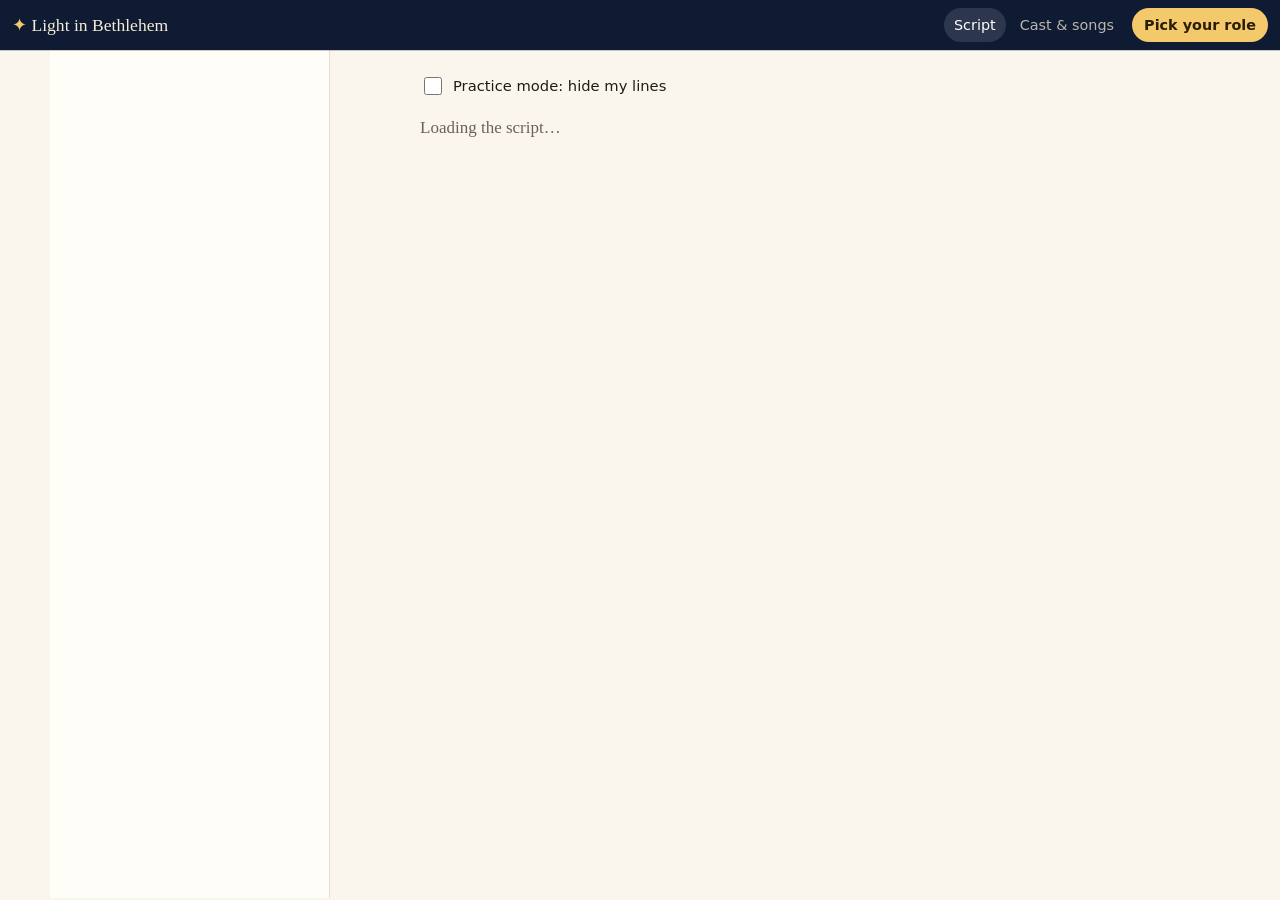
==== index.html @ 69cd9b86 "Add Light in Bethlehem rehearsal site and GitHub Pages deploy Script viewer built from script.md wit" ====
<!doctype html>
<html lang="en">
<head>
  <meta charset="utf-8">
  <meta name="viewport" content="width=device-width, initial-scale=1">
  <title>Light in Bethlehem</title>
  <meta http-equiv="refresh" content="0; url=light-in-bethlehem/">
  <style>body{font-family:system-ui,sans-serif;background:#0f1a33;color:#f4ecd8;display:grid;place-items:center;min-height:100vh;margin:0}a{color:#f3c96b}</style>
</head>
<body>
  <p>Taking you to <a href="light-in-bethlehem/">Light in Bethlehem</a>…</p>
</body>
</html>
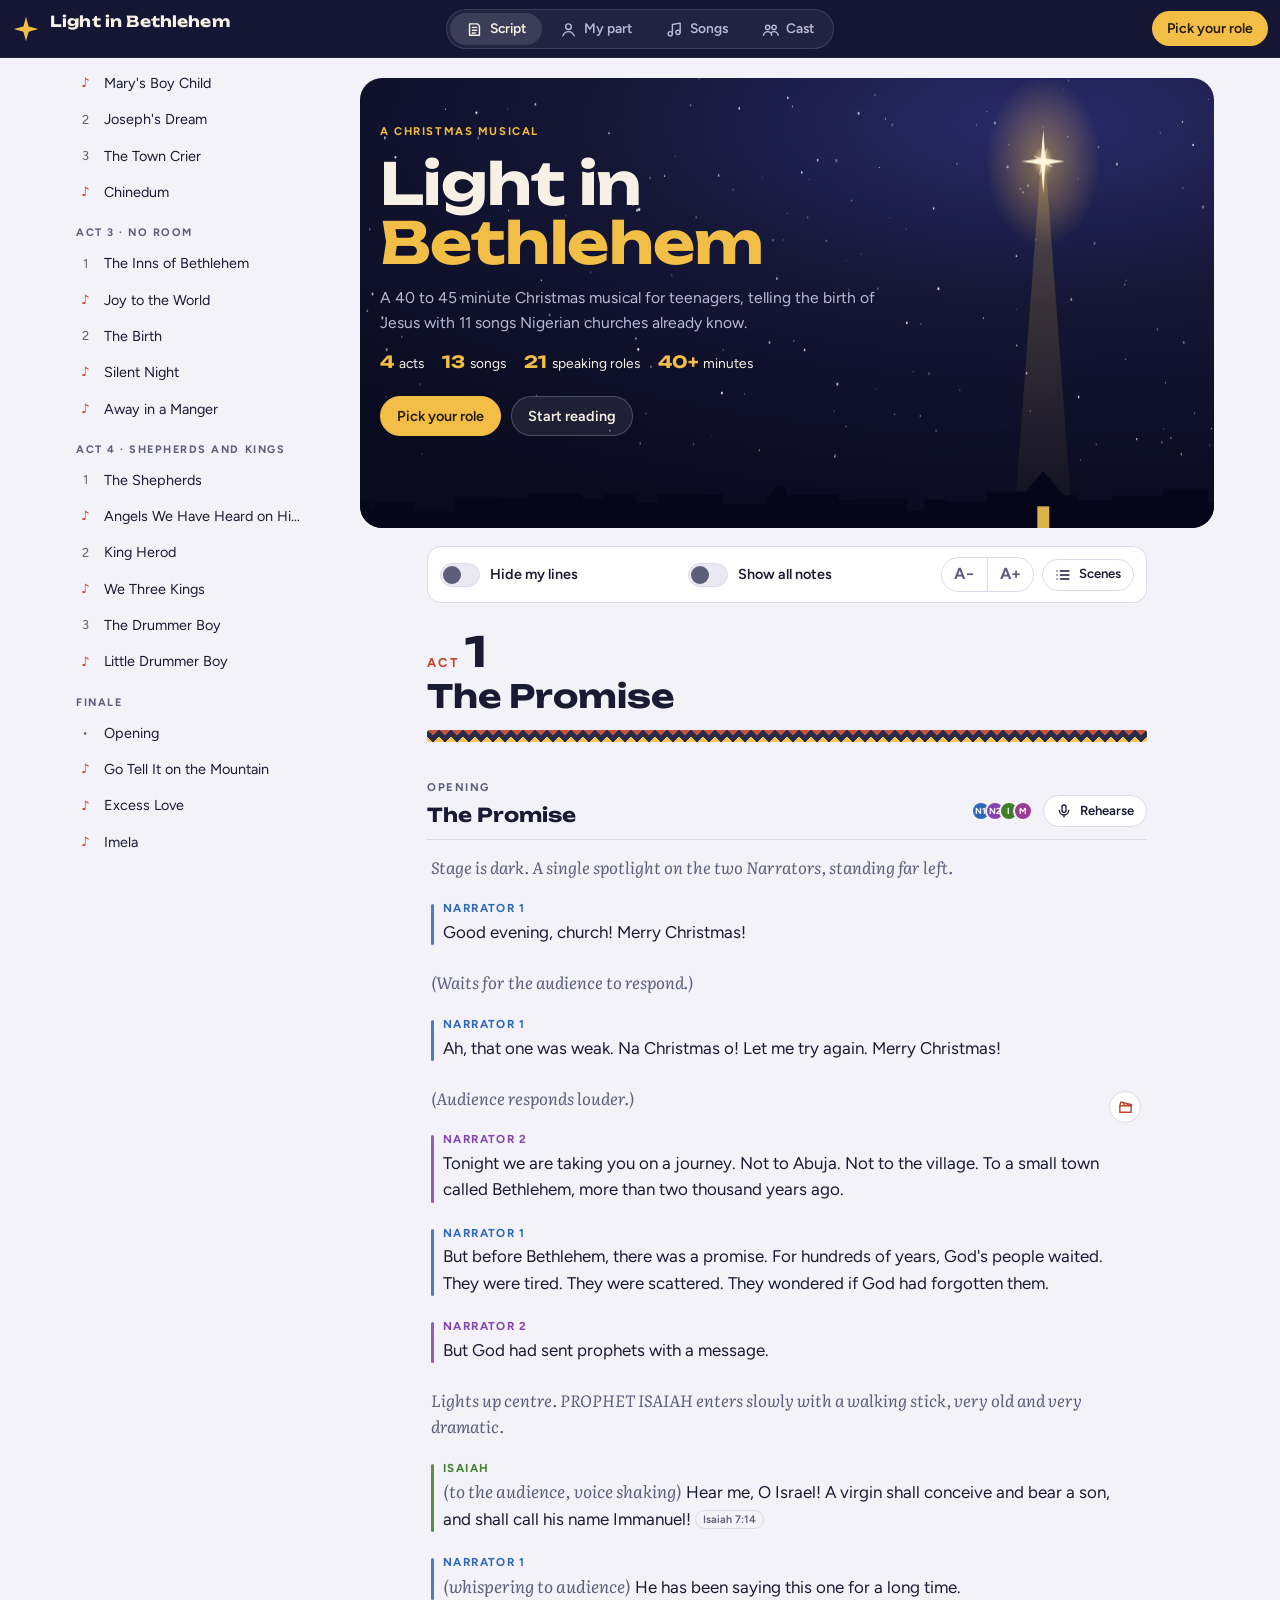
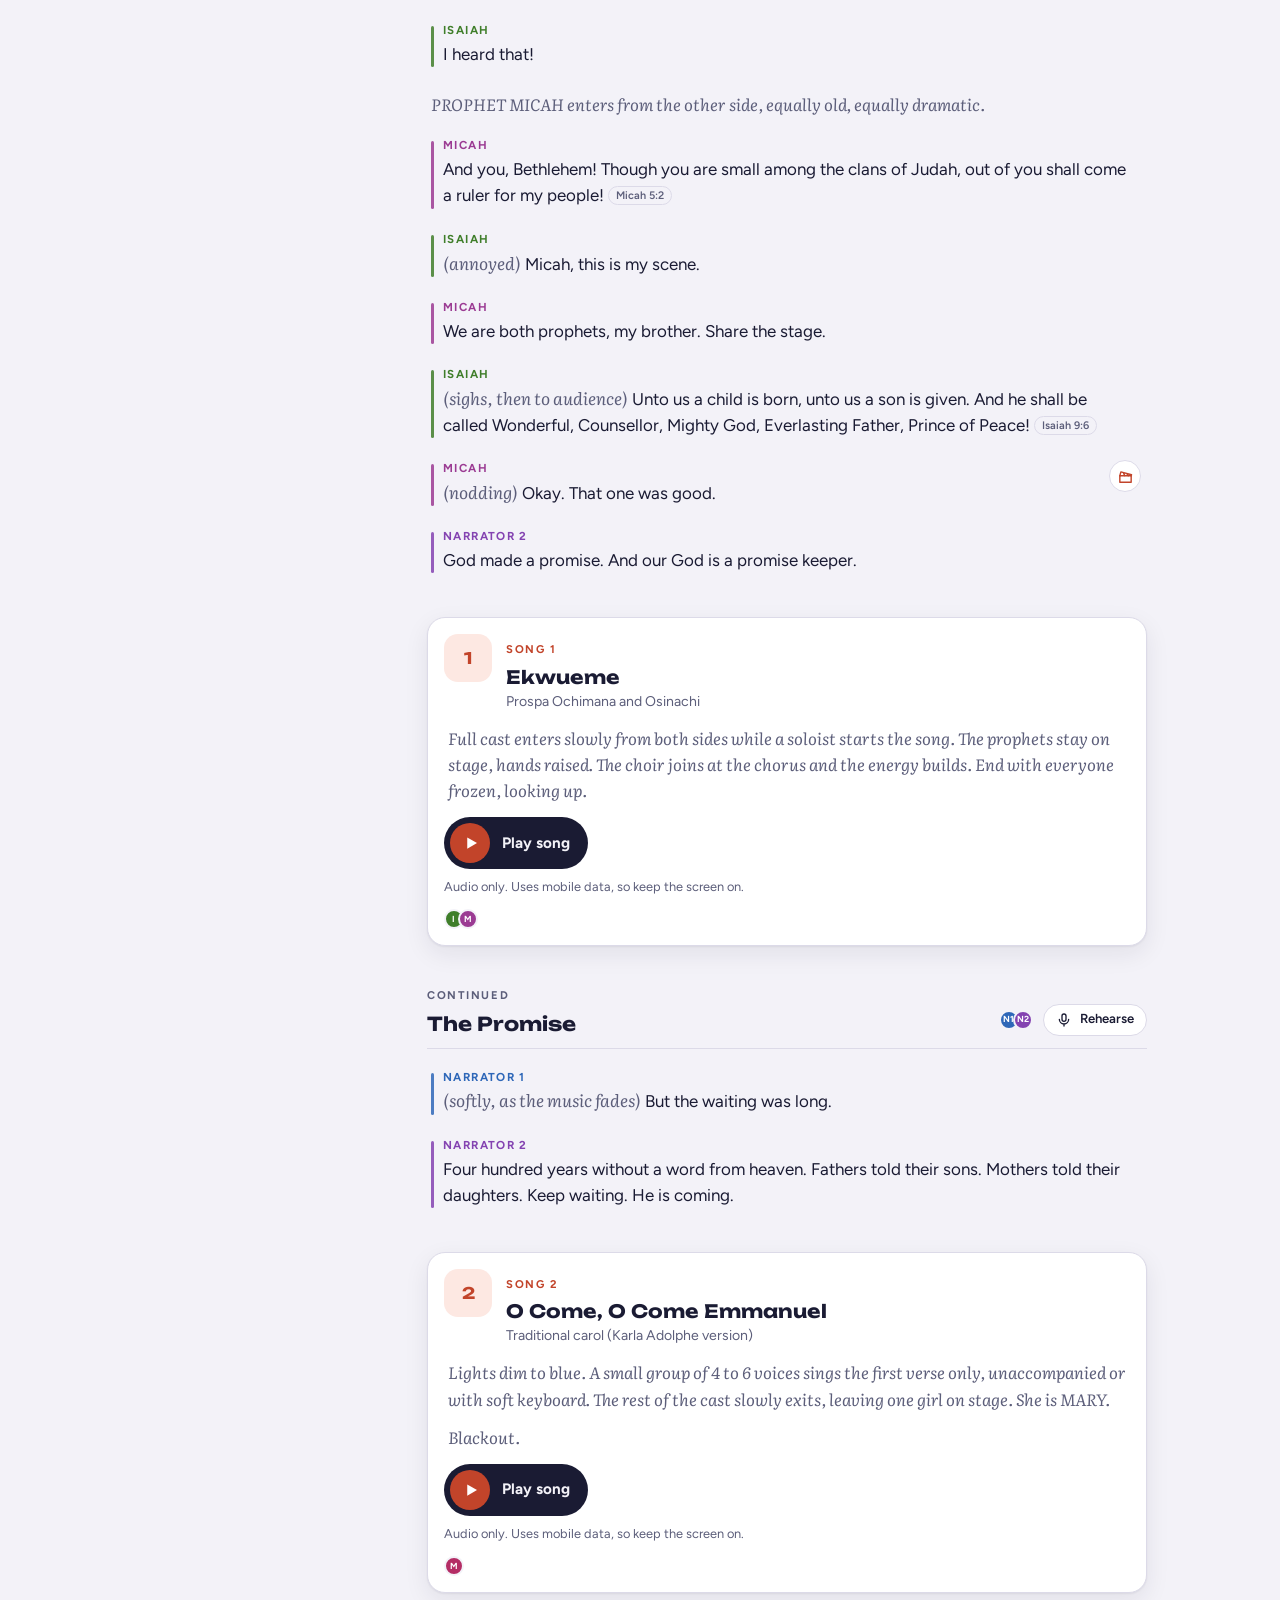
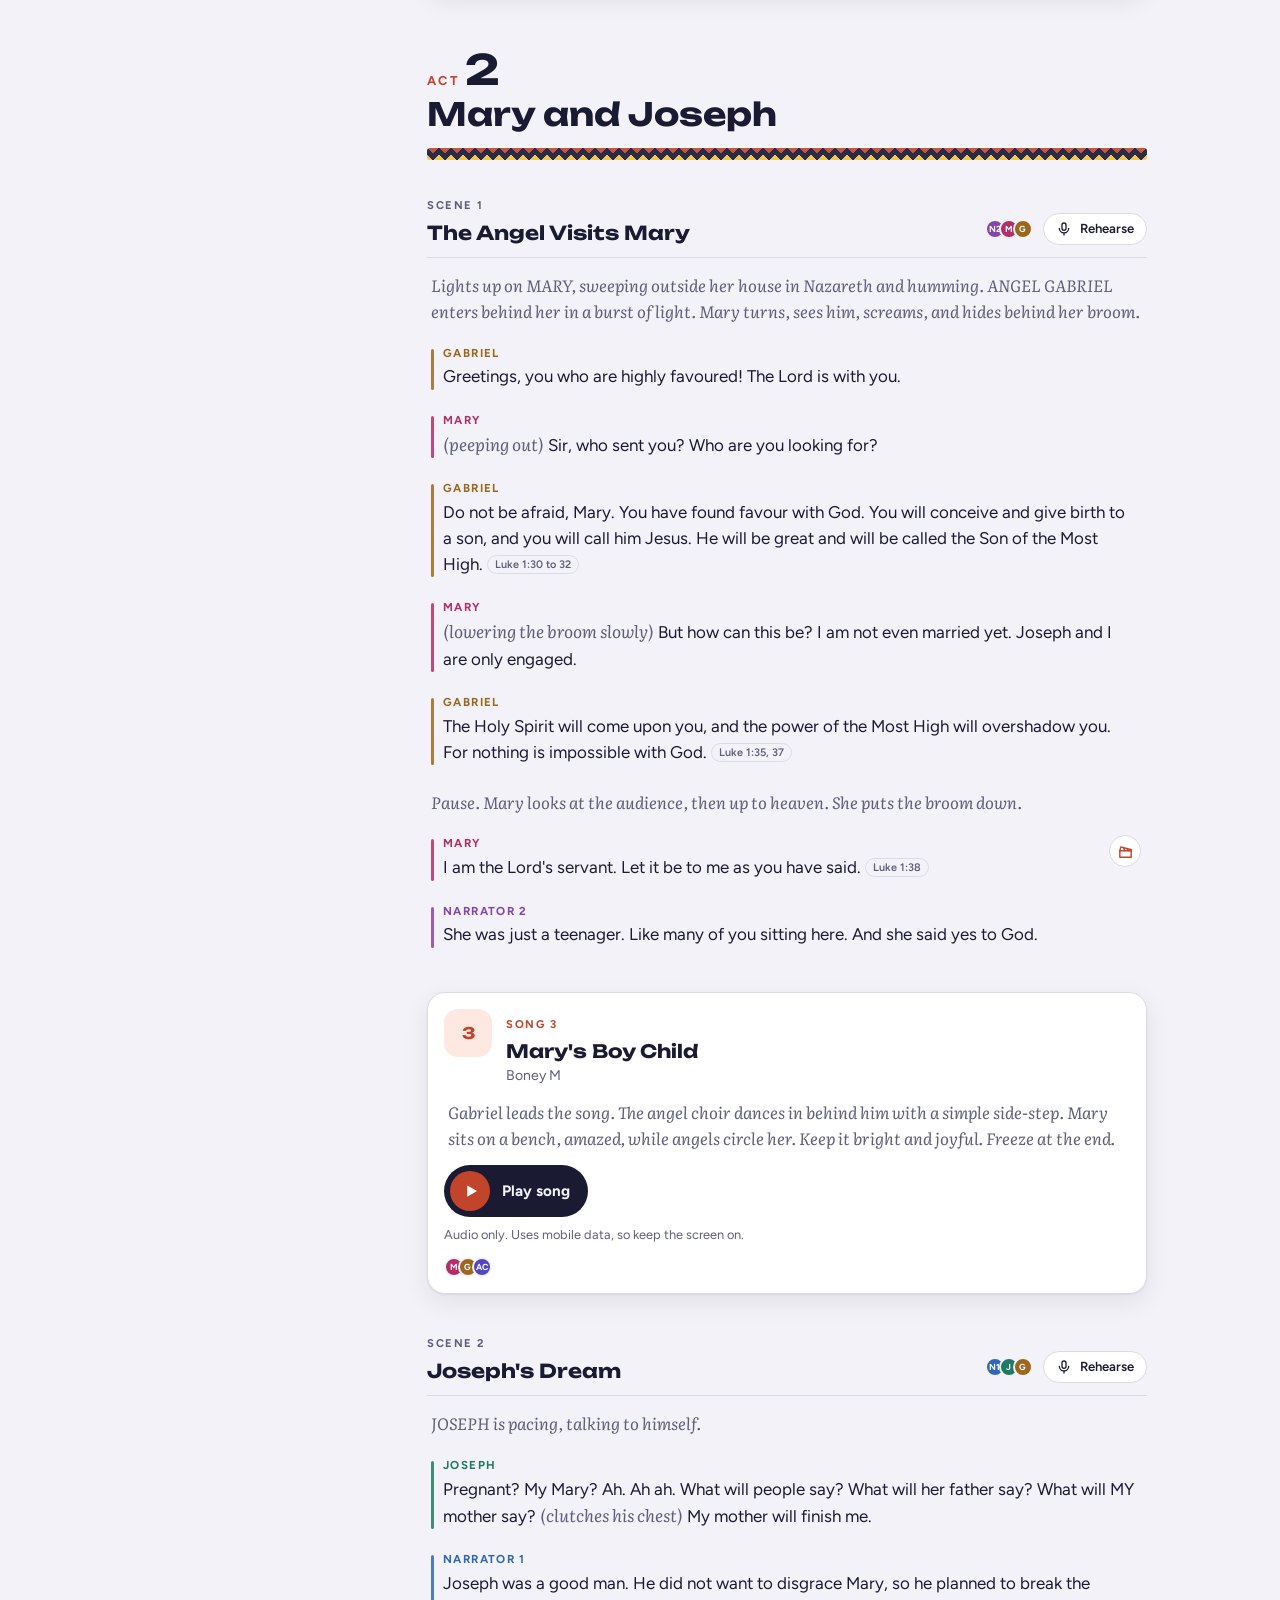
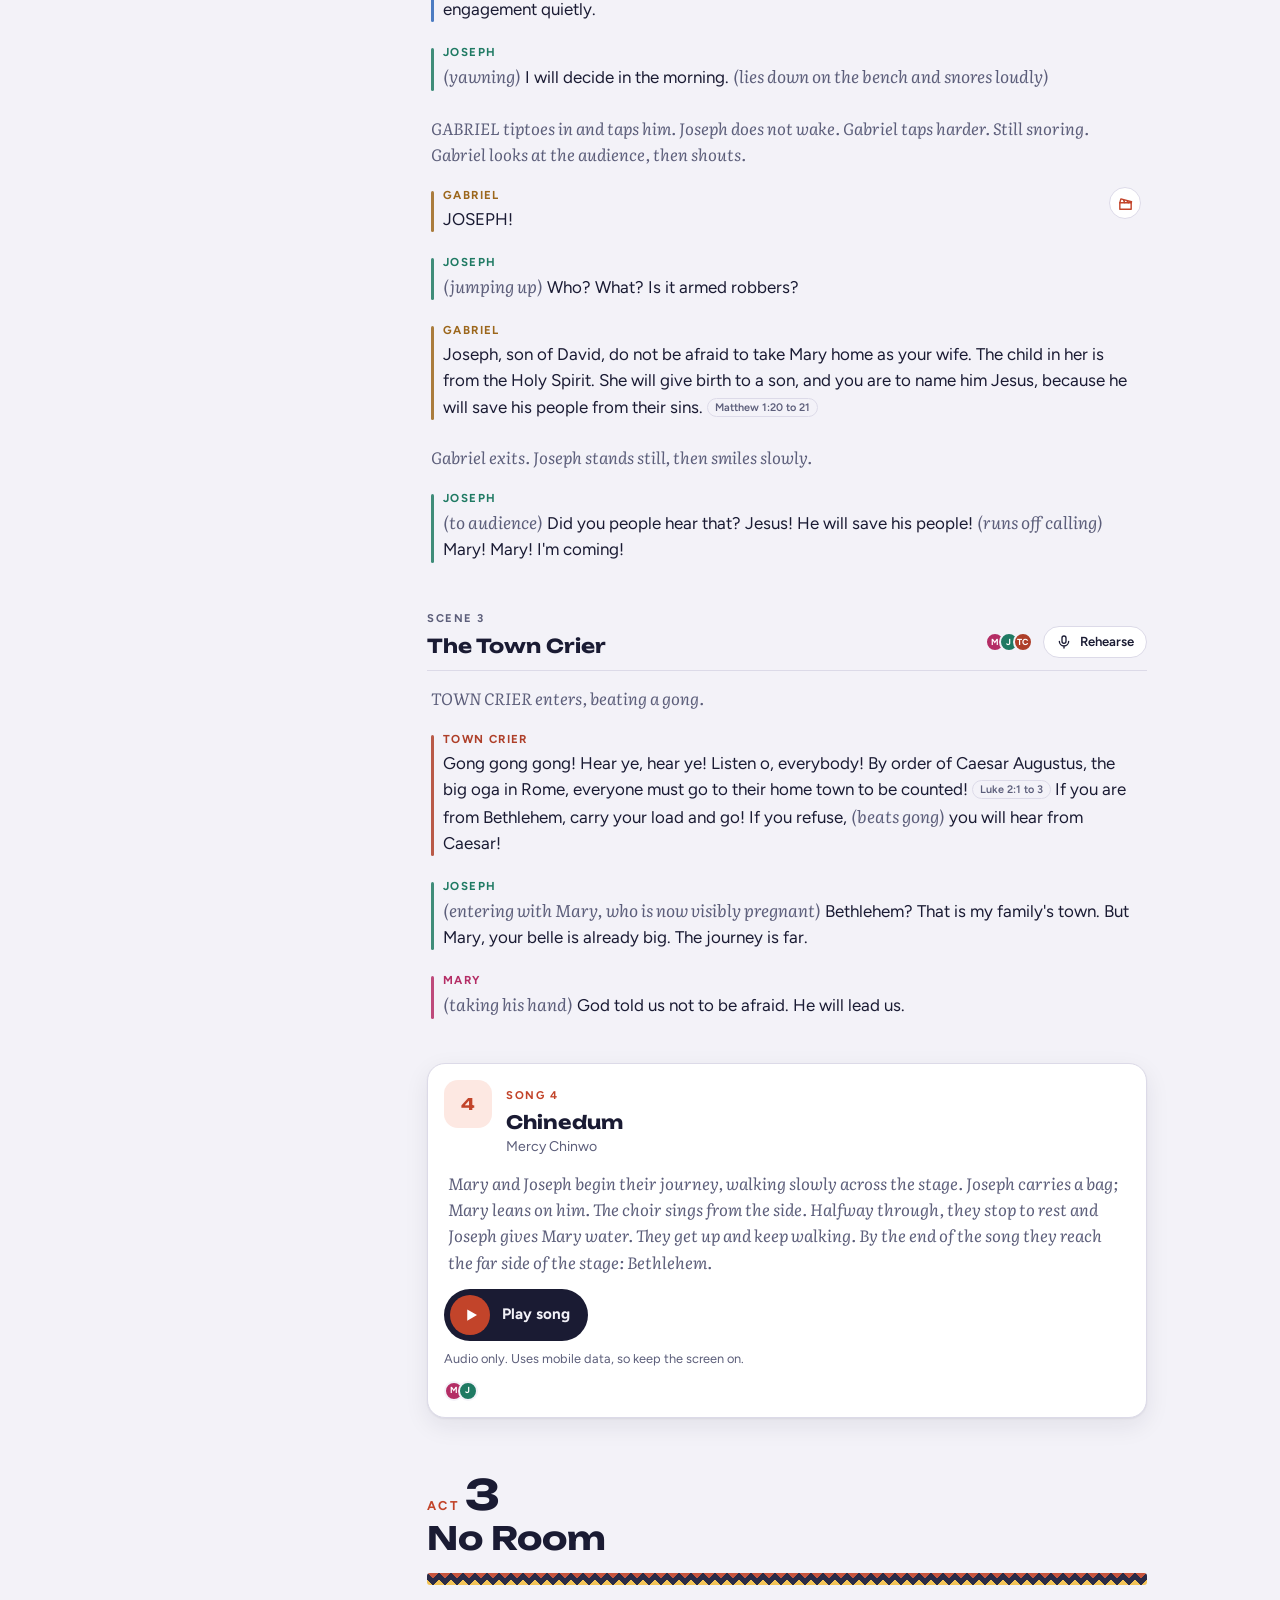
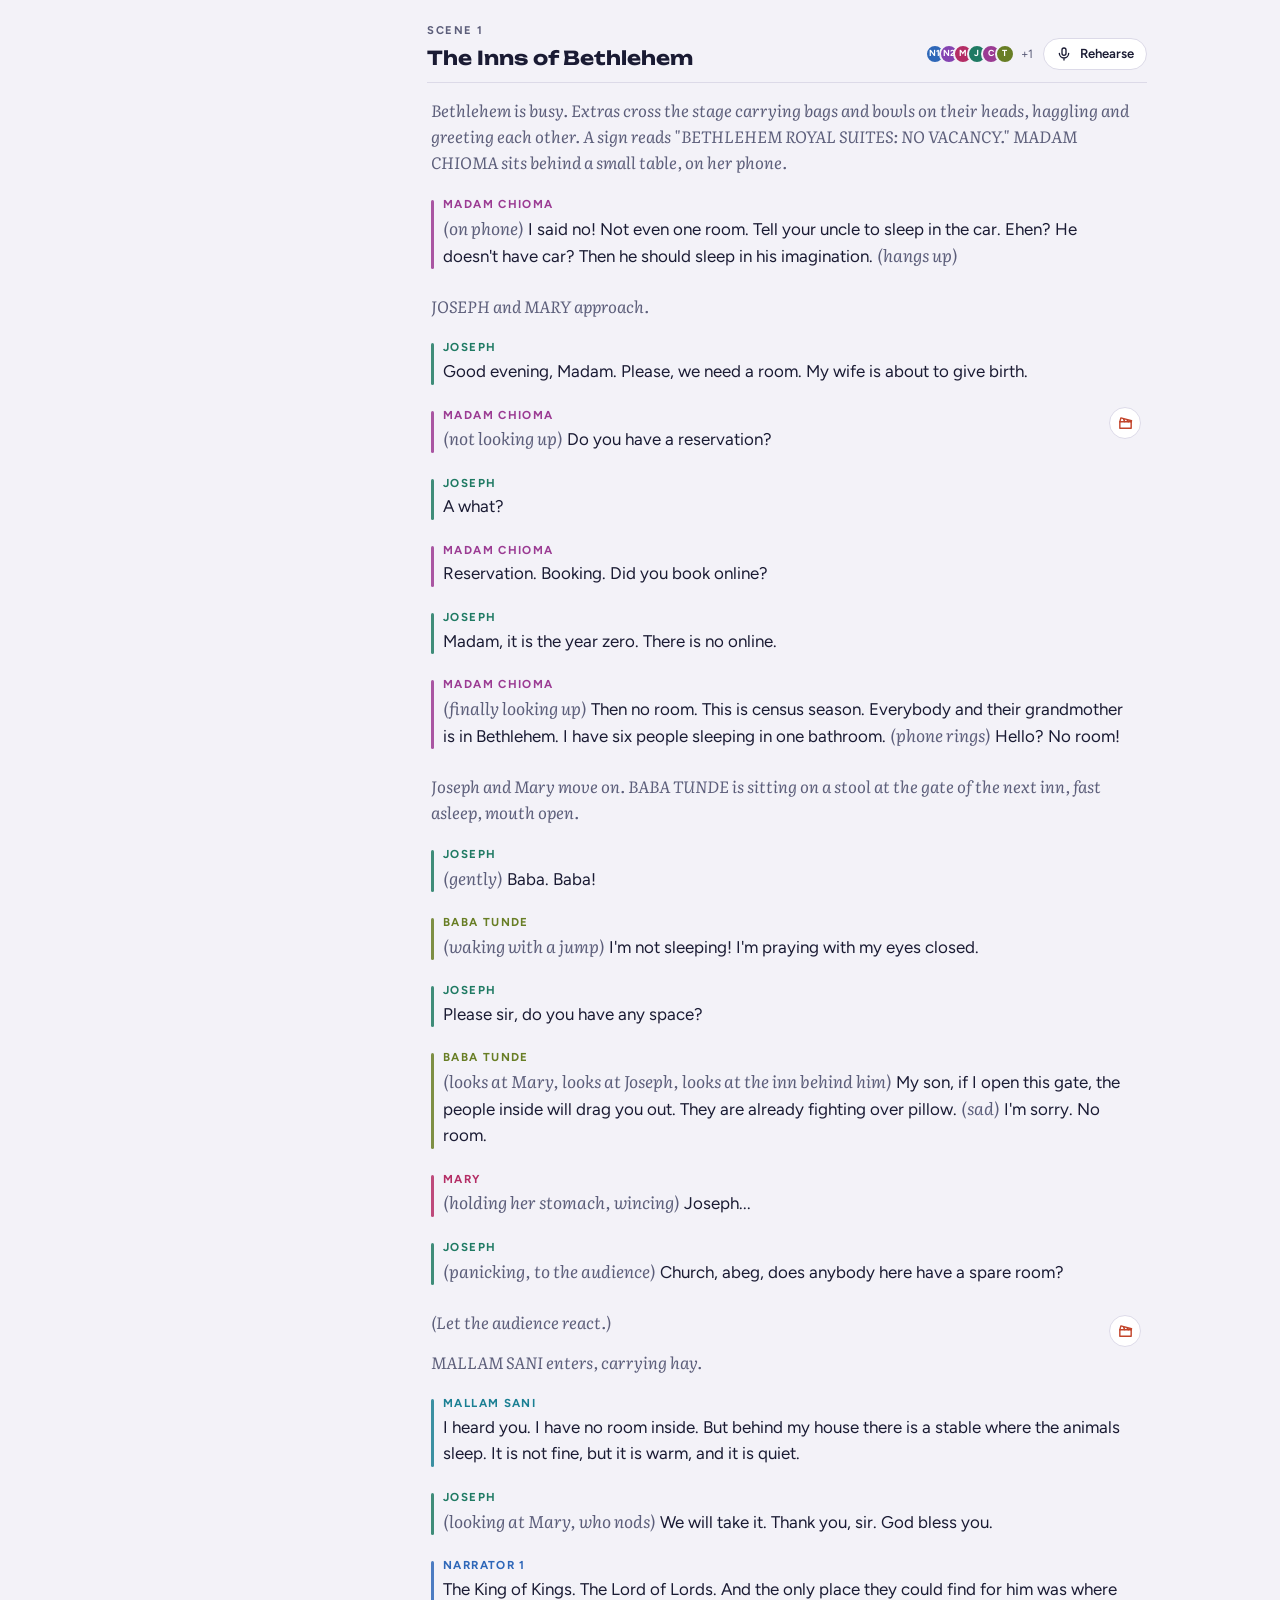
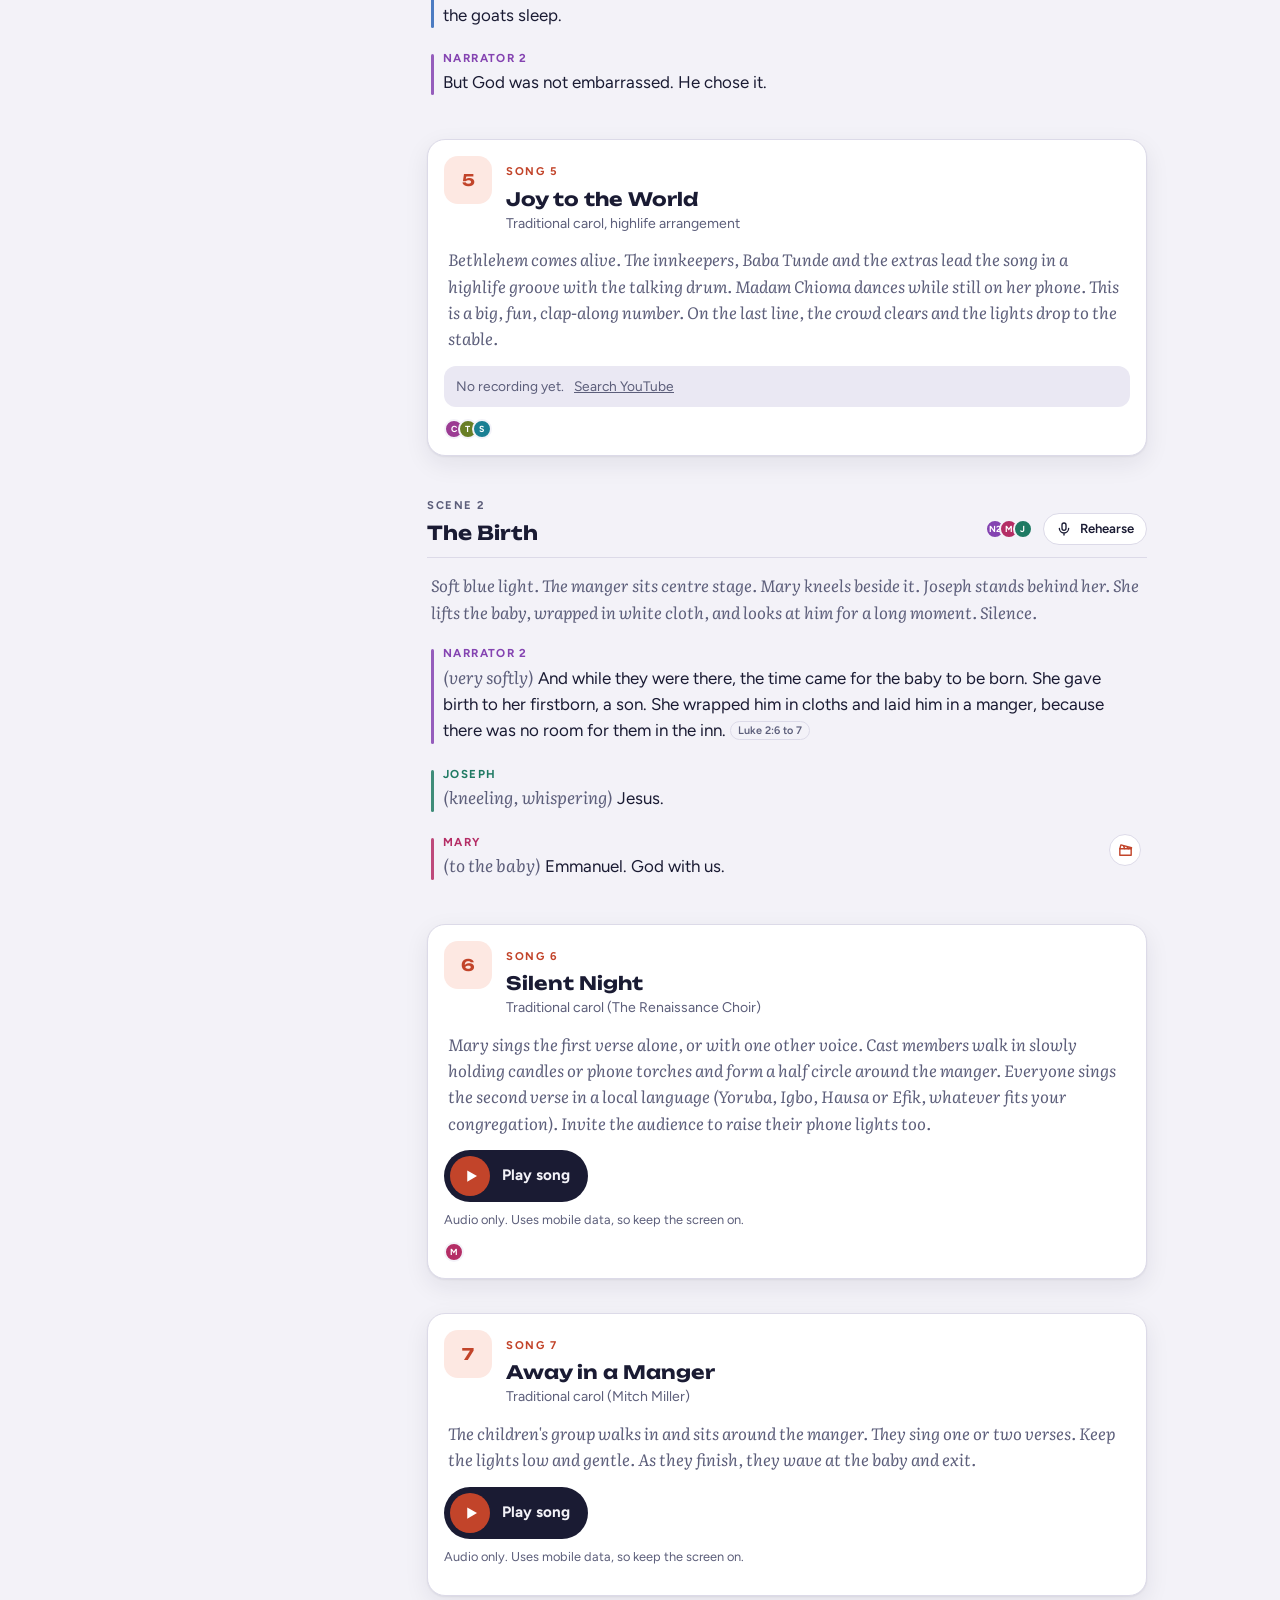
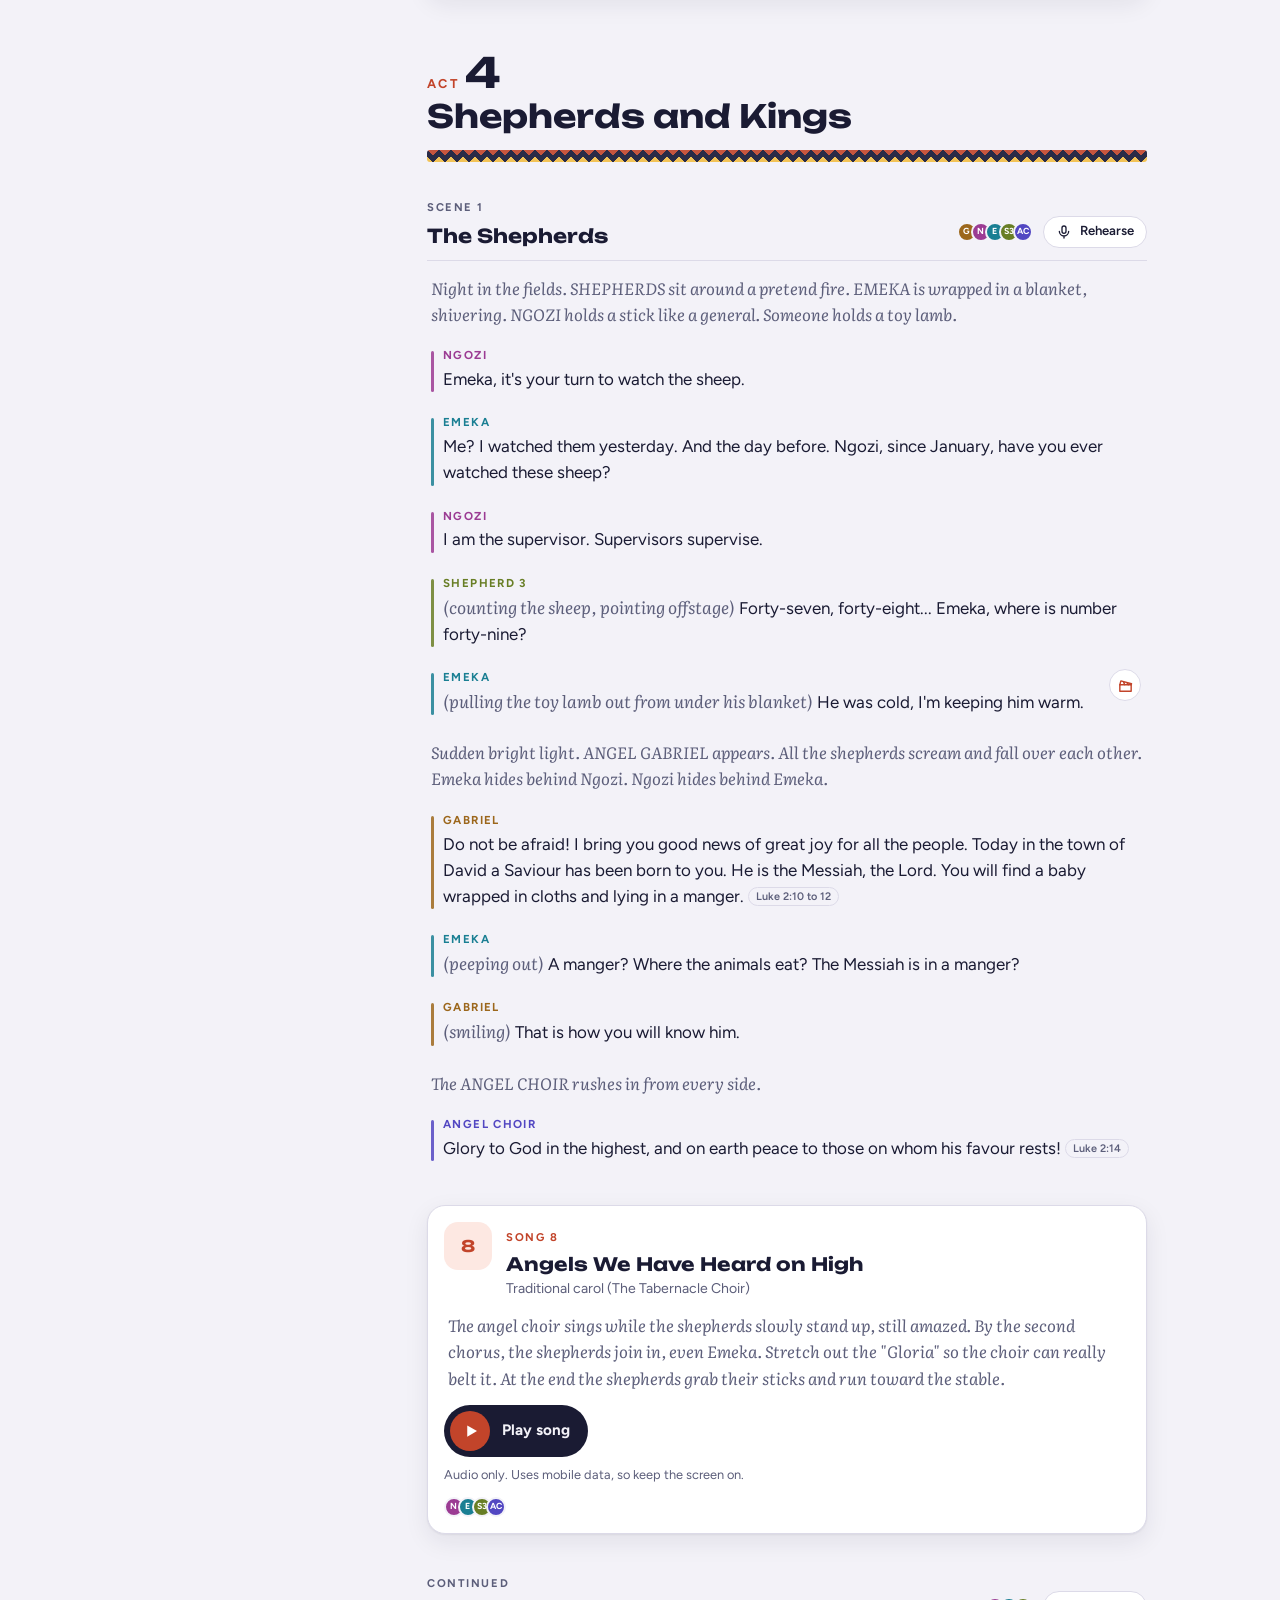
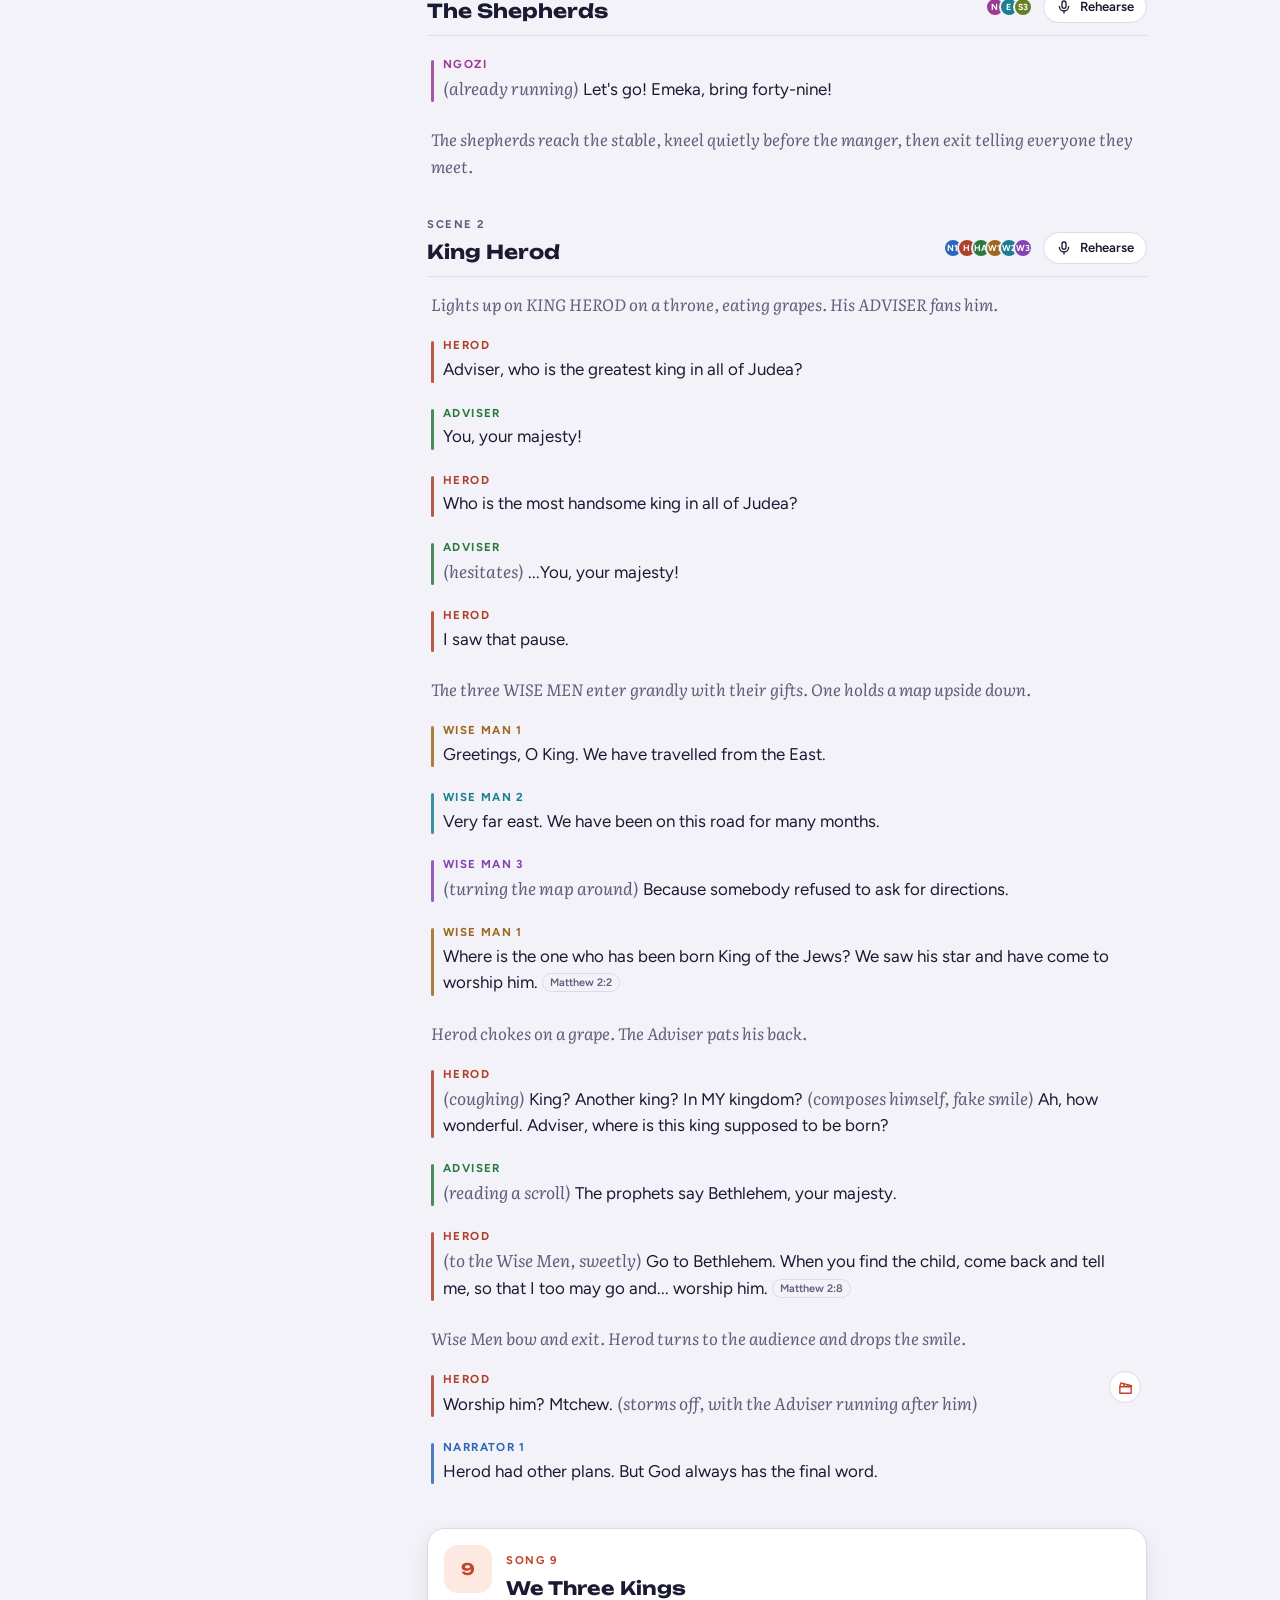
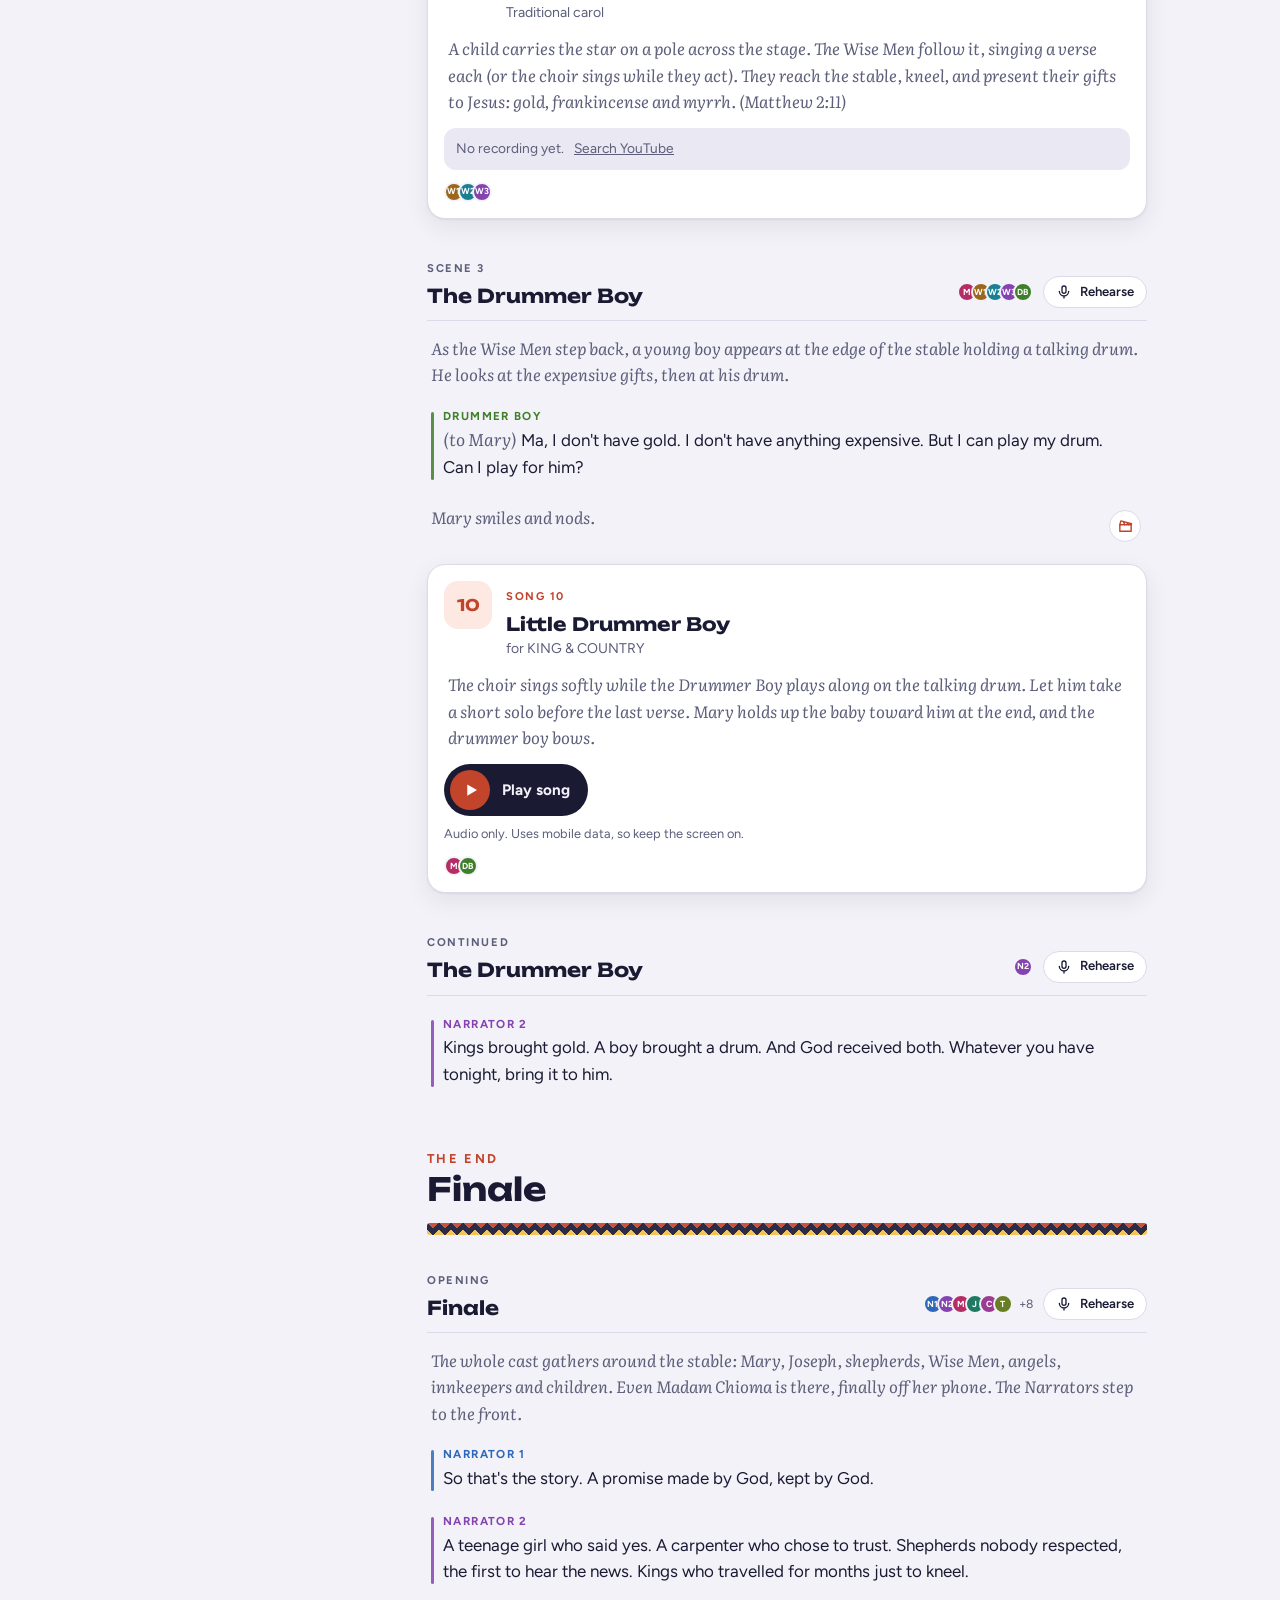
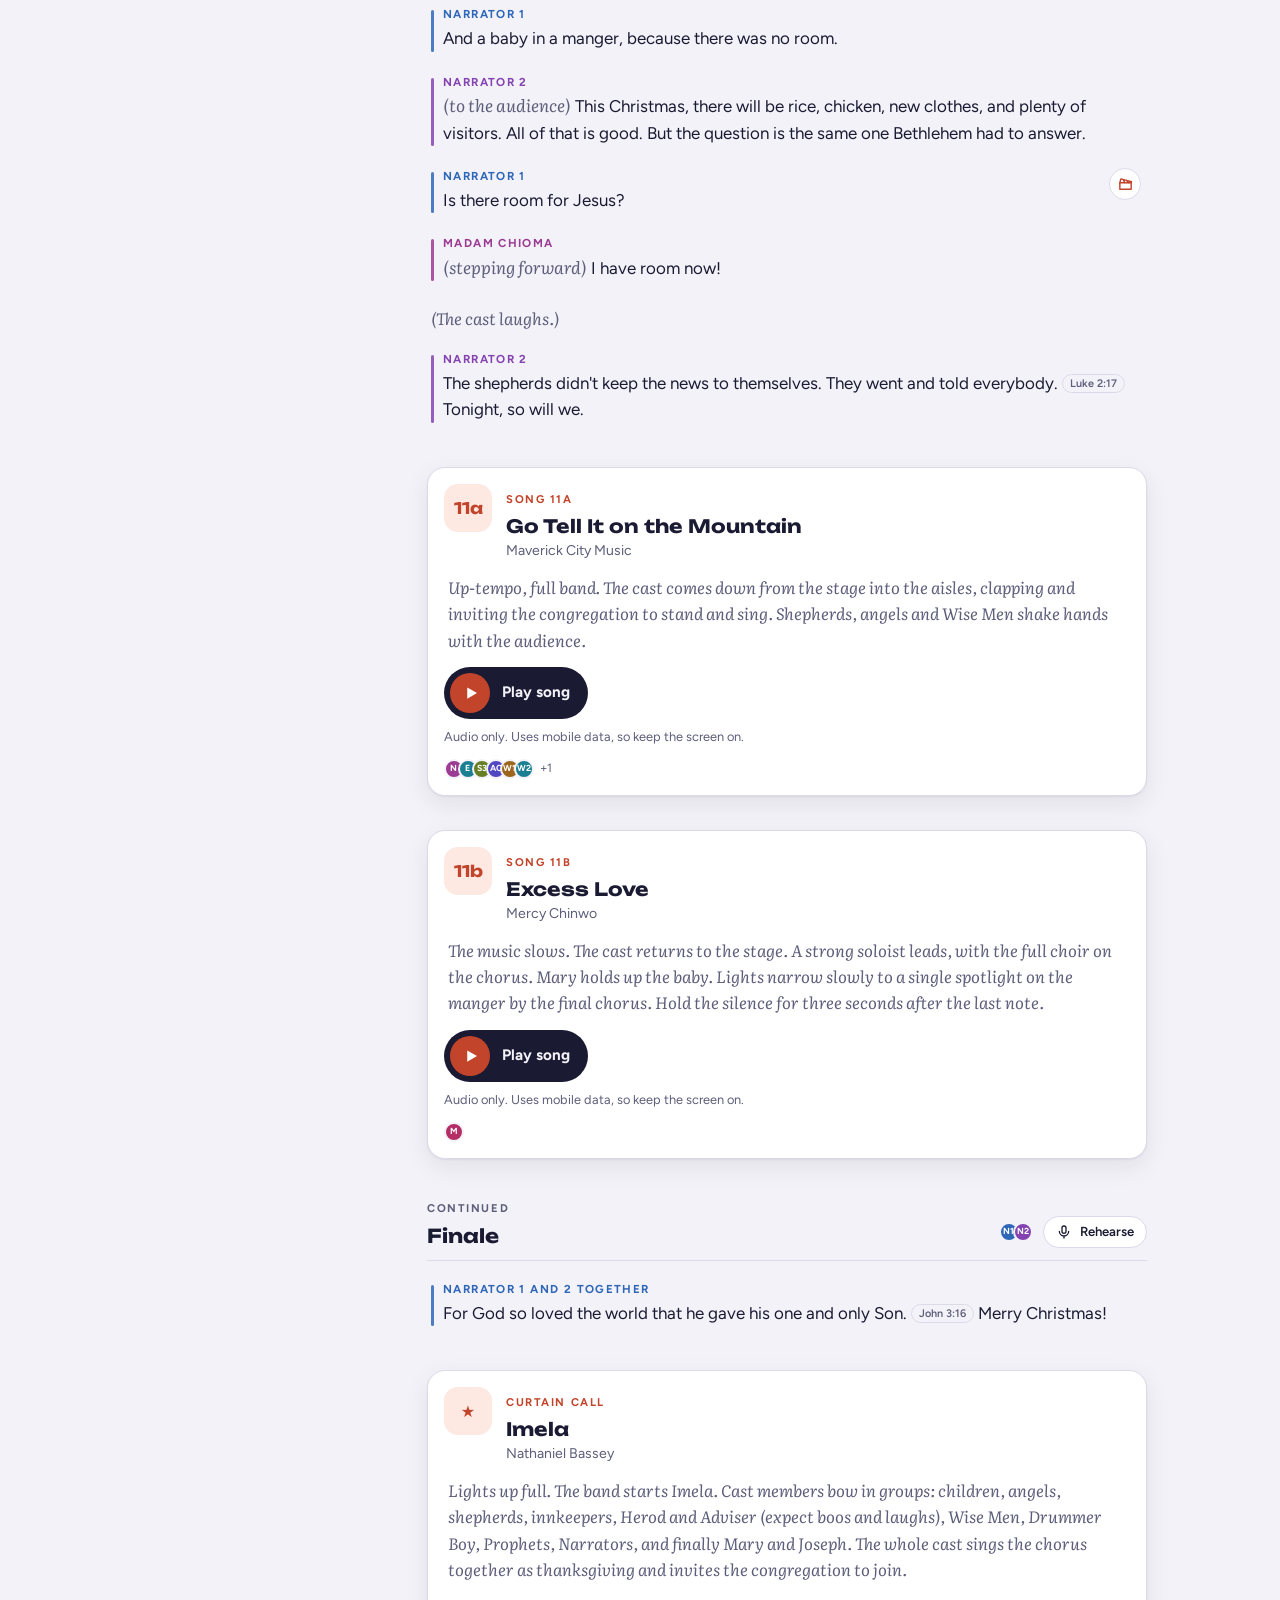
==== commit b445a287: "Serve the play from the repo root after the rename The repo is now light-in-bethlehem, so the site m" ====
--- a/index.html
+++ b/index.html
@@ -2,12 +2,95 @@
 <html lang="en">
 <head>
   <meta charset="utf-8">
-  <meta name="viewport" content="width=device-width, initial-scale=1">
+  <meta name="viewport" content="width=device-width, initial-scale=1, viewport-fit=cover">
   <title>Light in Bethlehem</title>
-  <meta http-equiv="refresh" content="0; url=light-in-bethlehem/">
-  <style>body{font-family:system-ui,sans-serif;background:#0f1a33;color:#f4ecd8;display:grid;place-items:center;min-height:100vh;margin:0}a{color:#f3c96b}</style>
+  <meta name="description" content="Script, songs and rehearsal helper for Light in Bethlehem: A Christmas Musical.">
+  <meta name="theme-color" content="#141634">
+  <link rel="icon" href="data:image/svg+xml,%3Csvg xmlns='http://www.w3.org/2000/svg' viewBox='0 0 32 32'%3E%3Crect width='32' height='32' rx='8' fill='%23141634'/%3E%3Cpath d='M16 4l2.6 9.4L28 16l-9.4 2.6L16 28l-2.6-9.4L4 16l9.4-2.6z' fill='%23f5c451'/%3E%3C/svg%3E">
+  <link rel="preconnect" href="https://fonts.googleapis.com">
+  <link rel="preconnect" href="https://fonts.gstatic.com" crossorigin>
+  <link rel="stylesheet" href="https://fonts.googleapis.com/css2?family=Figtree:wght@400;500;600;700&family=Literata:ital,opsz,wght@1,7..72,400&family=Unbounded:wght@600;700&display=swap">
+  <link rel="stylesheet" href="style.css">
 </head>
 <body>
-  <p>Taking you to <a href="light-in-bethlehem/">Light in Bethlehem</a>…</p>
+  <header class="appbar">
+    <svg class="mark" viewBox="0 0 32 32" aria-hidden="true"><path d="M16 2l3 11 11 3-11 3-3 11-3-11-11-3 11-3z" fill="currentColor"/></svg>
+    <div class="appbar-titles">
+      <span class="appbar-title" id="appTitle">Light in Bethlehem</span>
+      <span class="appbar-sub" id="appSub"></span>
+    </div>
+    <button class="role-chip empty" id="roleChip" type="button"><span>Pick your role</span></button>
+  </header>
+
+  <nav class="tabbar" aria-label="Sections">
+    <a class="tab" href="#script" data-view="script" aria-current="page">
+      <svg viewBox="0 0 24 24" fill="none" stroke="currentColor" stroke-width="2" stroke-linecap="round" stroke-linejoin="round" aria-hidden="true"><path d="M5 4h11l3 3v13H5z"/><path d="M9 9h6M9 13h6M9 17h4"/></svg>
+      <span>Script</span>
+    </a>
+    <a class="tab" href="#my-part" data-view="my-part">
+      <svg viewBox="0 0 24 24" fill="none" stroke="currentColor" stroke-width="2" stroke-linecap="round" stroke-linejoin="round" aria-hidden="true"><circle cx="12" cy="8" r="4"/><path d="M4 21c1.5-4 4.5-6 8-6s6.5 2 8 6"/></svg>
+      <span>My part</span>
+    </a>
+    <a class="tab" href="#songs" data-view="songs">
+      <svg viewBox="0 0 24 24" fill="none" stroke="currentColor" stroke-width="2" stroke-linecap="round" stroke-linejoin="round" aria-hidden="true"><path d="M9 18V5l11-2v13"/><circle cx="6" cy="18" r="3"/><circle cx="17" cy="16" r="3"/></svg>
+      <span>Songs</span>
+    </a>
+    <a class="tab" href="#cast" data-view="cast">
+      <svg viewBox="0 0 24 24" fill="none" stroke="currentColor" stroke-width="2" stroke-linecap="round" stroke-linejoin="round" aria-hidden="true"><circle cx="8" cy="9" r="3"/><circle cx="17" cy="9" r="3"/><path d="M2 20c1-3 3.5-5 6-5s5 2 6 5M13 16.5c1-1 2.4-1.5 4-1.5 2.5 0 5 2 6 5"/></svg>
+      <span>Cast</span>
+    </a>
+  </nav>
+
+  <div class="shell" id="shell">
+    <aside class="rail" aria-label="Scenes"><nav class="index" id="railIndex"></nav></aside>
+    <main>
+      <section class="view" id="view-script"><p class="loading">Loading the script…</p></section>
+      <section class="view" id="view-my-part" hidden></section>
+      <section class="view" id="view-songs" hidden></section>
+      <section class="view" id="view-cast" hidden></section>
+    </main>
+  </div>
+
+  <div class="dock" id="dock" hidden>
+    <div class="who-now" id="dockStatus" aria-live="polite"></div>
+    <div class="controls">
+      <select id="dockRate" aria-label="Reading speed">
+        <option value="0.85">Slow</option>
+        <option value="1" selected>Normal</option>
+        <option value="1.15">Fast</option>
+      </select>
+      <button class="btn on-night" id="dockPause" type="button">Pause</button>
+      <button class="btn gold" id="dockNext" type="button">Next</button>
+      <button class="btn on-night" id="dockStop" type="button" aria-label="Stop rehearsing">✕</button>
+    </div>
+  </div>
+
+  <div class="sheet" id="roleSheet" hidden>
+    <div class="sheet-backdrop" data-close></div>
+    <div class="sheet-panel" role="dialog" aria-modal="true" aria-labelledby="roleSheetTitle">
+      <div class="sheet-grip"></div>
+      <div class="sheet-head">
+        <div><h2 id="roleSheetTitle">Who are you playing?</h2><p>Your lines light up gold, and My part shows your scenes and songs.</p></div>
+        <button class="icon-btn" type="button" data-close aria-label="Close"><svg viewBox="0 0 24 24" fill="none" stroke="currentColor" stroke-width="2" stroke-linecap="round"><path d="M6 6l12 12M18 6L6 18"/></svg></button>
+      </div>
+      <div id="roleList"></div>
+    </div>
+  </div>
+
+  <div class="sheet" id="sceneSheet" hidden>
+    <div class="sheet-backdrop" data-close></div>
+    <div class="sheet-panel" role="dialog" aria-modal="true" aria-labelledby="sceneSheetTitle">
+      <div class="sheet-grip"></div>
+      <div class="sheet-head">
+        <h2 id="sceneSheetTitle">Scenes</h2>
+        <button class="icon-btn" type="button" data-close aria-label="Close"><svg viewBox="0 0 24 24" fill="none" stroke="currentColor" stroke-width="2" stroke-linecap="round"><path d="M6 6l12 12M18 6L6 18"/></svg></button>
+      </div>
+      <nav class="index" id="sheetIndex"></nav>
+    </div>
+  </div>
+
+  <div class="cards" id="cards" hidden role="dialog" aria-modal="true" aria-label="Cue cards"></div>
+
+  <script src="app.js"></script>
 </body>
 </html>
--- a/style.css
+++ b/style.css
@@ -0,0 +1,502 @@
+/* Light in Bethlehem: a playbill for a night in Bethlehem.
+   Layout: an app shell (top bar + bottom tabs on phones, top tabs and a scene rail on desktop)
+   around four views: Script, My part, Songs, Cast. */
+:root {
+  --bg: #f3f2f8;
+  --surface: #ffffff;
+  --surface-2: #eae8f3;
+  --ink: #1a1b33;
+  --muted: #5c5e7a;
+  --line: #dcdae8;
+  --star: #9a6a06;          /* gold for text on light */
+  --star-fill: #f2be45;     /* gold for shapes */
+  --star-tint: #fff4d6;
+  --coral: #c2442a;
+  --coral-tint: #fde8e2;
+  --good: #23824f;
+  --night: #141634;         /* the hero sky, dark in both themes */
+  --night-deep: #0a0b1f;
+  --on-night: #f6f1e4;
+  --on-night-muted: #b9b8d6;
+  --shadow: 0 1px 2px rgba(20, 22, 52, .06), 0 8px 24px rgba(20, 22, 52, .08);
+
+  /* one colour per character */
+  --c0: hsl(10 62% 42%);  --c1: hsl(35 70% 36%);  --c2: hsl(75 55% 32%);  --c3: hsl(105 50% 33%);
+  --c4: hsl(135 50% 32%); --c5: hsl(165 60% 30%); --c6: hsl(190 70% 34%); --c7: hsl(215 60% 45%);
+  --c8: hsl(245 50% 52%); --c9: hsl(275 45% 48%); --c10: hsl(305 45% 42%); --c11: hsl(335 60% 44%);
+
+  --display: "Unbounded", "Figtree", system-ui, sans-serif;
+  --text: "Figtree", system-ui, -apple-system, "Segoe UI", Roboto, sans-serif;
+  --stage: "Literata", Georgia, "Times New Roman", serif;
+  --fs: 1.06rem;
+  --tabbar-h: 64px;
+  --appbar-h: 58px;
+  color-scheme: light;
+}
+@media (prefers-color-scheme: dark) {
+  :root:not([data-theme="light"]) {
+    --bg: #0e0f25;
+    --surface: #171936;
+    --surface-2: #20234a;
+    --ink: #f1ede3;
+    --muted: #a5a6c6;
+    --line: #2b2e57;
+    --star: #f5c451;
+    --star-fill: #f5c451;
+    --star-tint: #2c2830;
+    --coral: #ff8a6b;
+    --coral-tint: #33202b;
+    --good: #5fd394;
+    --night: #0b0c22;
+    --night-deep: #05061a;
+    --shadow: 0 1px 2px rgba(0, 0, 0, .3), 0 10px 30px rgba(0, 0, 0, .35);
+    --c0: hsl(10 85% 72%);  --c1: hsl(35 85% 66%);  --c2: hsl(75 60% 64%);  --c3: hsl(105 55% 66%);
+    --c4: hsl(135 55% 66%); --c5: hsl(165 60% 62%); --c6: hsl(190 75% 66%); --c7: hsl(215 85% 74%);
+    --c8: hsl(245 85% 78%); --c9: hsl(275 75% 76%); --c10: hsl(305 65% 74%); --c11: hsl(335 85% 74%);
+    color-scheme: dark;
+  }
+}
+:root[data-theme="dark"] {
+  --bg: #0e0f25;
+  --surface: #171936;
+  --surface-2: #20234a;
+  --ink: #f1ede3;
+  --muted: #a5a6c6;
+  --line: #2b2e57;
+  --star: #f5c451;
+  --star-fill: #f5c451;
+  --star-tint: #2c2830;
+  --coral: #ff8a6b;
+  --coral-tint: #33202b;
+  --good: #5fd394;
+  --night: #0b0c22;
+  --night-deep: #05061a;
+  --shadow: 0 1px 2px rgba(0, 0, 0, .3), 0 10px 30px rgba(0, 0, 0, .35);
+  --c0: hsl(10 85% 72%);  --c1: hsl(35 85% 66%);  --c2: hsl(75 60% 64%);  --c3: hsl(105 55% 66%);
+  --c4: hsl(135 55% 66%); --c5: hsl(165 60% 62%); --c6: hsl(190 75% 66%); --c7: hsl(215 85% 74%);
+  --c8: hsl(245 85% 78%); --c9: hsl(275 75% 76%); --c10: hsl(305 65% 74%); --c11: hsl(335 85% 74%);
+  color-scheme: dark;
+}
+
+* { box-sizing: border-box; }
+[hidden] { display: none !important; }
+html { scroll-behavior: smooth; scroll-padding-top: calc(var(--appbar-h) + 12px); -webkit-text-size-adjust: 100%; }
+@media (prefers-reduced-motion: reduce) { html { scroll-behavior: auto; } *, *::before, *::after { transition: none !important; animation: none !important; } }
+body {
+  margin: 0;
+  background: var(--bg);
+  color: var(--ink);
+  font: 400 16px/1.55 var(--text);
+  padding-bottom: calc(var(--tabbar-h) + env(safe-area-inset-bottom, 0px));
+}
+body::before { content: ""; position: fixed; inset: 0 0 auto; height: env(safe-area-inset-top, 0px); z-index: 40; background: var(--night); }
+button, select, input { font: inherit; color: inherit; }
+button { cursor: pointer; }
+a { color: inherit; }
+:focus-visible { outline: 2px solid var(--star-fill); outline-offset: 2px; border-radius: 6px; }
+h1, h2, h3 { text-wrap: balance; }
+.muted { color: var(--muted); }
+.eyebrow { font: 700 .7rem/1 var(--text); letter-spacing: .14em; text-transform: uppercase; color: var(--muted); }
+
+/* ---------- App bar ---------- */
+.appbar {
+  position: sticky; top: env(safe-area-inset-top, 0px); z-index: 30;
+  height: var(--appbar-h);
+  display: flex; align-items: center; gap: 10px;
+  padding-left: max(12px, env(safe-area-inset-left, 0px)); padding-right: max(12px, env(safe-area-inset-right, 0px));
+  background: var(--night); color: var(--on-night);
+  border-bottom: 1px solid rgba(255, 255, 255, .06);
+}
+.mark { width: 28px; height: 28px; flex: none; color: var(--star-fill); }
+.appbar-titles { min-width: 0; flex: 1; display: flex; flex-direction: column; line-height: 1.15; }
+.appbar-title { font: 700 .95rem/1.1 var(--display); letter-spacing: .01em; white-space: nowrap; overflow: hidden; text-overflow: ellipsis; }
+.appbar-sub { font-size: .76rem; color: var(--on-night-muted); white-space: nowrap; overflow: hidden; text-overflow: ellipsis; min-height: 1em; }
+.role-chip {
+  display: inline-flex; align-items: center; gap: 8px; flex: none;
+  border: 1px solid rgba(255, 255, 255, .18); background: rgba(255, 255, 255, .06); color: var(--on-night);
+  border-radius: 999px; padding: 4px 12px 4px 4px; font-weight: 600; font-size: .88rem; max-width: 46vw;
+}
+.role-chip span:last-child { white-space: nowrap; overflow: hidden; text-overflow: ellipsis; }
+.role-chip.empty { padding: 6px 14px; background: var(--star-fill); color: #241903; border-color: transparent; }
+
+/* ---------- Tabs ---------- */
+.tabbar {
+  position: fixed; left: 0; right: 0; bottom: 0; z-index: 30;
+  display: grid; grid-template-columns: repeat(4, 1fr);
+  height: calc(var(--tabbar-h) + env(safe-area-inset-bottom, 0px));
+  padding: 0 max(8px, env(safe-area-inset-right, 0px)) env(safe-area-inset-bottom, 0px) max(8px, env(safe-area-inset-left, 0px));
+  background: var(--surface); border-top: 1px solid var(--line);
+}
+.tab {
+  display: flex; flex-direction: column; align-items: center; justify-content: center; gap: 3px;
+  background: none; border: 0; color: var(--muted); font-size: .72rem; font-weight: 600; text-decoration: none; position: relative;
+}
+.tab svg { width: 22px; height: 22px; }
+.tab[aria-current="page"] { color: var(--ink); }
+.tab[aria-current="page"]::before { content: ""; position: absolute; top: 0; width: 32px; height: 3px; border-radius: 0 0 3px 3px; background: var(--star-fill); }
+.tab .badge { position: absolute; top: 9px; left: calc(50% + 8px); min-width: 16px; height: 16px; padding: 0 4px; border-radius: 99px; background: var(--coral); color: #fff; font-size: .62rem; display: grid; place-items: center; }
+
+@media (min-width: 1000px) {
+  body { padding-bottom: 0; }
+  .tabbar {
+    top: calc(env(safe-area-inset-top, 0px) + 9px); bottom: auto; left: 50%; right: auto; transform: translateX(-50%);
+    height: 40px; padding: 3px; gap: 2px; display: flex; z-index: 35;
+    background: rgba(255, 255, 255, .06); border: 1px solid rgba(255, 255, 255, .12); border-radius: 999px;
+  }
+  .tab { flex-direction: row; gap: 7px; padding: 0 16px; border-radius: 999px; color: var(--on-night-muted); font-size: .86rem; }
+  .tab svg { width: 17px; height: 17px; }
+  .tab[aria-current="page"] { background: rgba(255, 255, 255, .12); color: var(--on-night); }
+  .tab[aria-current="page"]::before { display: none; }
+  .tab .badge { position: static; }
+}
+
+/* ---------- Layout ---------- */
+.shell { max-width: 1180px; margin: 0 auto; display: grid; grid-template-columns: minmax(0, 1fr); }
+.view { min-width: 0; padding: 0 max(16px, env(safe-area-inset-right, 0px)) 48px max(16px, env(safe-area-inset-left, 0px)); }
+.rail { display: none; }
+@media (min-width: 1000px) {
+  .shell.with-rail { grid-template-columns: 270px minmax(0, 1fr); gap: 24px; }
+  .shell.with-rail .rail { display: block; position: sticky; top: calc(var(--appbar-h) + env(safe-area-inset-top, 0px)); height: calc(100vh - var(--appbar-h)); overflow-y: auto; padding: 20px 4px 40px 16px; }
+}
+.column { max-width: 720px; margin: 0 auto; }
+
+/* ---------- Hero ---------- */
+.hero {
+  position: relative; overflow: hidden; isolation: isolate;
+  margin: 0 calc(-1 * max(16px, env(safe-area-inset-right, 0px))) 0 calc(-1 * max(16px, env(safe-area-inset-left, 0px)));
+  background: radial-gradient(120% 90% at 80% 10%, #2a2a6a 0%, var(--night) 45%, var(--night-deep) 100%);
+  color: var(--on-night);
+}
+@media (min-width: 1000px) { .hero { margin: 20px 0 0; border-radius: 22px; } }
+.hero canvas { position: absolute; inset: 0; width: 100%; height: 100%; z-index: -1; }
+.hero-inner { padding: 40px max(20px, env(safe-area-inset-left, 0px)) 92px; max-width: 640px; }
+.hero .eyebrow { color: var(--star-fill); }
+.hero h1 { font: 700 clamp(2.1rem, 9vw, 3.6rem)/1.02 var(--display); margin: 12px 0 14px; letter-spacing: -.01em; }
+.hero h1 em { font-style: normal; color: var(--star-fill); display: block; }
+.hero p { color: var(--on-night-muted); margin: 0 0 18px; max-width: 32em; font-size: .98rem; }
+.hero-facts { display: flex; flex-wrap: wrap; gap: 6px 18px; margin: 0 0 22px; padding: 0; list-style: none; font-size: .86rem; color: var(--on-night); }
+.hero-facts b { font: 700 1.05rem/1 var(--display); color: var(--star-fill); margin-right: 5px; }
+.hero-actions { display: flex; flex-wrap: wrap; gap: 10px; }
+
+/* ---------- Buttons ---------- */
+.btn {
+  display: inline-flex; align-items: center; justify-content: center; gap: 8px;
+  min-height: 40px; padding: 0 16px; border-radius: 999px;
+  border: 1px solid var(--line); background: var(--surface); color: var(--ink);
+  font-weight: 600; font-size: .9rem; text-decoration: none; white-space: nowrap;
+}
+.btn:hover { border-color: var(--muted); }
+.btn svg { width: 16px; height: 16px; flex: none; }
+.btn.gold { background: var(--star-fill); border-color: var(--star-fill); color: #241903; }
+.btn.gold:hover { filter: brightness(1.05); }
+.btn.on-night { background: rgba(255, 255, 255, .08); border-color: rgba(255, 255, 255, .2); color: var(--on-night); }
+.btn.small { min-height: 32px; padding: 0 12px; font-size: .82rem; }
+.btn.quiet { background: transparent; }
+.icon-btn { display: inline-grid; place-items: center; width: 36px; height: 36px; border-radius: 999px; border: 1px solid var(--line); background: var(--surface); color: var(--ink); }
+.icon-btn svg { width: 18px; height: 18px; }
+
+/* ---------- Avatars ---------- */
+.avatar {
+  --c: var(--c7);
+  width: 30px; height: 30px; border-radius: 50%; flex: none;
+  display: inline-grid; place-items: center;
+  background: var(--c); color: var(--surface);
+  font: 700 .72rem/1 var(--text); letter-spacing: .02em;
+}
+.avatar.lg { width: 64px; height: 64px; font-size: 1.3rem; }
+.avatar.xs { width: 20px; height: 20px; font-size: .55rem; }
+.avatar-stack { display: flex; }
+.avatar-stack .avatar { border: 2px solid var(--bg); margin-left: -6px; }
+.avatar-stack .avatar:first-child { margin-left: 0; }
+.avatar-stack .more { font-size: .75rem; color: var(--muted); align-self: center; margin-left: 6px; }
+
+/* ---------- Script toolbar ---------- */
+.toolbar {
+  display: flex; flex-wrap: wrap; align-items: center; gap: 10px; justify-content: space-between;
+  margin: 18px 0 8px; padding: 10px 12px; border-radius: 14px;
+  background: var(--surface); border: 1px solid var(--line);
+}
+.toolbar .group { display: flex; align-items: center; gap: 8px; }
+.toggle { display: inline-flex; align-items: center; gap: 10px; font-size: .9rem; font-weight: 600; cursor: pointer; user-select: none; }
+.toggle input { position: absolute; opacity: 0; width: 1px; height: 1px; }
+.toggle .knob { width: 40px; height: 24px; border-radius: 99px; background: var(--surface-2); border: 1px solid var(--line); position: relative; transition: background .2s; flex: none; }
+.toggle .knob::after { content: ""; position: absolute; top: 2px; left: 2px; width: 18px; height: 18px; border-radius: 50%; background: var(--muted); transition: transform .2s, background .2s; }
+.toggle input:checked + .knob { background: var(--star-fill); border-color: var(--star-fill); }
+.toggle input:checked + .knob::after { transform: translateX(16px); background: #241903; }
+.toggle input:focus-visible + .knob { outline: 2px solid var(--star-fill); outline-offset: 2px; }
+.size-btns { display: inline-flex; border: 1px solid var(--line); border-radius: 999px; overflow: hidden; }
+.size-btns button { background: none; border: 0; padding: 4px 12px; font-weight: 700; color: var(--muted); }
+.size-btns button + button { border-left: 1px solid var(--line); }
+
+/* ---------- Acts ---------- */
+.act { margin: 56px 0 10px; }
+.act:first-child { margin-top: 28px; }
+.act-label { display: flex; align-items: baseline; gap: 12px; }
+.act-num { font: 700 .8rem/1 var(--text); letter-spacing: .18em; text-transform: uppercase; color: var(--coral); }
+.act-num b { font: 700 2.6rem/1 var(--display); letter-spacing: 0; color: var(--ink); margin-left: 6px; }
+.act h2 { font: 700 clamp(1.5rem, 5vw, 2rem)/1.1 var(--display); margin: 6px 0 16px; }
+.band {
+  height: 12px; border-radius: 3px; opacity: .9;
+  background:
+    linear-gradient(135deg, var(--coral) 25%, transparent 25%) -6px 0 / 12px 12px,
+    linear-gradient(225deg, var(--coral) 25%, transparent 25%) -6px 0 / 12px 12px,
+    linear-gradient(315deg, var(--star-fill) 25%, transparent 25%) 0 0 / 12px 12px,
+    linear-gradient(45deg, var(--star-fill) 25%, transparent 25%) 0 0 / 12px 12px,
+    var(--night);
+}
+
+/* ---------- Scenes ---------- */
+.scene { margin: 30px 0; scroll-margin-top: calc(var(--appbar-h) + 12px); }
+.scene-head { display: flex; flex-wrap: wrap; align-items: flex-end; justify-content: space-between; gap: 10px 14px; padding-bottom: 12px; border-bottom: 1px solid var(--line); margin-bottom: 14px; }
+.scene-head h3 { font: 700 1.2rem/1.2 var(--display); margin: 6px 0 0; }
+.scene-meta { display: flex; align-items: center; gap: 10px; flex-wrap: wrap; }
+.you-pill { font-size: .7rem; font-weight: 700; padding: 3px 9px; border-radius: 99px; background: var(--star-tint); color: var(--star); white-space: nowrap; }
+.learned { display: inline-flex; align-items: center; gap: 6px; font-size: .82rem; font-weight: 600; color: var(--muted); cursor: pointer; }
+.learned input { width: 18px; height: 18px; accent-color: var(--good); }
+.learned:has(input:checked) { color: var(--good); }
+
+.script { font-size: var(--fs); }
+.direction { font-family: var(--stage); font-style: italic; color: var(--muted); margin: 14px 0; padding: 0 4px; font-size: .97em; line-height: 1.6; }
+.direction { position: relative; }
+.direction > p { margin: 0; }
+.para { margin: 12px 0; }
+.line { --c: var(--c7); position: relative; margin: 6px 0; padding: 8px 12px 10px 16px; border-radius: 12px; transition: background .2s; }
+.line::before { content: ""; position: absolute; left: 4px; top: 10px; bottom: 10px; width: 3px; border-radius: 3px; background: var(--c); opacity: .85; }
+.line .who { font: 700 .72rem/1.2 var(--text); letter-spacing: .12em; text-transform: uppercase; color: var(--c); }
+.line .txt { margin: 3px 0 0; font-size: 1em; line-height: 1.55; }
+.line.mine { background: var(--star-tint); }
+.line.mine::before { background: var(--star-fill); width: 4px; opacity: 1; }
+.line.mine .who::after { content: "You"; margin-left: 8px; padding: 2px 7px; border-radius: 99px; background: var(--star-fill); color: #241903; letter-spacing: .06em; font-size: .62rem; vertical-align: 1px; }
+em.paren { color: var(--muted); font-family: var(--stage); }
+.ref { font: 600 .68rem/1 var(--text); font-style: normal; color: var(--muted); border: 1px solid var(--line); border-radius: 999px; padding: 2px 7px; white-space: nowrap; vertical-align: 2px; }
+body.practice .line.mine:not(.revealed) .txt { filter: blur(7px); user-select: none; cursor: pointer; }
+body.practice .line.mine:not(.revealed) .who::after { content: "You · tap to check"; }
+.now { background: var(--surface-2) !important; box-shadow: 0 0 0 2px var(--star-fill); }
+
+/* Director's notes: a pin on the line, opened with a tap */
+.has-note { padding-right: 46px; }
+.direction.has-note { padding-right: 46px; }
+.note-pin {
+  position: absolute; top: 6px; right: 6px;
+  width: 32px; height: 32px; border-radius: 50%; padding: 0;
+  display: grid; place-items: center;
+  border: 1px solid var(--line); background: var(--surface); color: var(--coral);
+  transition: background .15s, color .15s, transform .15s;
+}
+.note-pin svg { width: 17px; height: 17px; }
+.note-pin:hover { transform: scale(1.06); }
+.note-pin.for-you { background: var(--star-fill); border-color: var(--star-fill); color: #241903; }
+.note-pin[aria-expanded="true"] { background: var(--coral); border-color: var(--coral); color: #fff; }
+.note-body { display: none; margin: 10px -34px 2px 0; padding: 10px 12px; border-radius: 10px; background: var(--surface); border: 1px dashed var(--line); font: 400 .9rem/1.5 var(--text); font-style: normal; color: var(--ink); }
+.note-open > .note-body, body.notes-open .note-body { display: block; }
+.note-body p { margin: 0; }
+.note-body p + p { margin-top: 8px; }
+.note-body .label { display: block; font: 700 .64rem/1 var(--text); letter-spacing: .14em; text-transform: uppercase; color: var(--coral); margin-bottom: 5px; }
+.note-solo { position: relative; min-height: 40px; }
+.note {
+  display: flex; gap: 12px; margin: 16px 0; padding: 12px 14px;
+  border-radius: 12px; background: var(--surface); border: 1px dashed var(--line);
+  font-size: .92rem;
+}
+.note svg { width: 20px; height: 20px; flex: none; color: var(--coral); margin-top: 2px; }
+.note .label { font: 700 .66rem/1 var(--text); letter-spacing: .14em; text-transform: uppercase; color: var(--coral); display: block; margin-bottom: 5px; }
+.note p { margin: 0; }
+.list { margin: 8px 0; padding-left: 1.2em; }
+
+/* ---------- Songs ---------- */
+.song-card {
+  margin: 34px 0; padding: 16px; border-radius: 18px; scroll-margin-top: calc(var(--appbar-h) + 12px);
+  background: var(--surface); border: 1px solid var(--line); box-shadow: var(--shadow);
+}
+.song-card .song-head { display: flex; gap: 14px; align-items: flex-start; }
+.song-num {
+  flex: none; width: 48px; height: 48px; border-radius: 14px;
+  display: grid; place-items: center; background: var(--coral-tint); color: var(--coral);
+  font: 700 1rem/1 var(--display);
+}
+.song-titles { min-width: 0; flex: 1; }
+.song-titles .eyebrow { color: var(--coral); }
+.song-card h3 { font: 700 1.15rem/1.2 var(--display); margin: 6px 0 2px; }
+.song-card .artist { color: var(--muted); font-size: .88rem; }
+.song-card .direction { margin: 12px 0 4px; }
+.song-card .scene-meta { margin-top: 12px; }
+
+.player { margin-top: 14px; }
+.player-row { display: flex; align-items: center; gap: 12px; flex-wrap: wrap; }
+.play {
+  display: inline-flex; align-items: center; gap: 12px; padding: 6px 18px 6px 6px; border-radius: 999px;
+  background: var(--ink); color: var(--bg); border: 0; font-weight: 700; font-size: .95rem;
+}
+.play .disc { width: 40px; height: 40px; border-radius: 50%; display: grid; place-items: center; background: var(--coral); color: #fff; }
+.play .disc svg { width: 18px; height: 18px; margin-left: 2px; }
+.player .hint { font-size: .8rem; color: var(--muted); margin: 8px 0 0; }
+.player .range { font-size: .8rem; color: var(--muted); }
+.player .frame { border-radius: 12px; overflow: hidden; margin: 0 0 10px; background: var(--surface-2); }
+.player .frame iframe { display: block; width: 100%; border: 0; }
+.player .yt { width: 100%; max-width: 360px; aspect-ratio: 16 / 9; min-height: 200px; }
+.player .yt > div, .player .yt iframe { width: 100%; height: 100%; }
+.player .tools { display: flex; gap: 8px; flex-wrap: wrap; align-items: center; }
+.player .tools .toggle { font-size: .85rem; }
+.no-link { display: flex; align-items: center; gap: 10px; padding: 10px 12px; border-radius: 12px; background: var(--surface-2); font-size: .86rem; color: var(--muted); }
+
+/* ---------- Rail (scene index) ---------- */
+.index h4 { font: 700 .68rem/1 var(--text); letter-spacing: .14em; text-transform: uppercase; color: var(--muted); margin: 18px 10px 6px; }
+.index h4:first-child { margin-top: 0; }
+.index a { display: flex; align-items: center; gap: 10px; padding: 7px 10px; border-radius: 10px; text-decoration: none; font-size: .9rem; color: var(--ink); }
+.index a:hover { background: var(--surface-2); }
+.index a.active { background: var(--surface); box-shadow: inset 3px 0 0 var(--star-fill); font-weight: 600; }
+.index .k { width: 18px; text-align: center; color: var(--muted); flex: none; font-size: .8rem; }
+.index .k.song { color: var(--coral); }
+.index .t { min-width: 0; flex: 1; white-space: nowrap; overflow: hidden; text-overflow: ellipsis; }
+.index .mine { width: 8px; height: 8px; border-radius: 50%; background: var(--star-fill); flex: none; }
+.index .done { color: var(--good); font-weight: 700; font-size: .85rem; flex: none; }
+
+/* ---------- Sheets ---------- */
+.sheet { position: fixed; inset: 0; z-index: 60; display: flex; align-items: flex-end; justify-content: center; }
+.sheet-backdrop { position: absolute; inset: 0; background: rgba(5, 6, 20, .55); }
+.sheet-panel {
+  position: relative; width: min(640px, 100%); max-height: 86vh; overflow-y: auto;
+  background: var(--bg); border-radius: 22px 22px 0 0;
+  padding: 10px max(16px, env(safe-area-inset-right, 0px)) calc(20px + env(safe-area-inset-bottom, 0px)) max(16px, env(safe-area-inset-left, 0px));
+  box-shadow: 0 -10px 40px rgba(0, 0, 0, .3);
+  animation: rise .22s ease-out;
+}
+@media (min-width: 700px) { .sheet { align-items: center; } .sheet-panel { border-radius: 22px; padding-bottom: 20px; } }
+@keyframes rise { from { transform: translateY(24px); opacity: 0; } to { transform: none; opacity: 1; } }
+.sheet-grip { width: 40px; height: 4px; border-radius: 4px; background: var(--line); margin: 0 auto 12px; }
+.sheet-head { display: flex; align-items: flex-start; justify-content: space-between; gap: 12px; margin-bottom: 14px; }
+.sheet-head h2 { font: 700 1.25rem/1.2 var(--display); margin: 0; }
+.sheet-head p { margin: 4px 0 0; color: var(--muted); font-size: .9rem; }
+.role-grid { display: grid; grid-template-columns: repeat(auto-fill, minmax(150px, 1fr)); gap: 8px; }
+.role-card {
+  display: flex; align-items: center; gap: 10px; text-align: left;
+  padding: 10px; border-radius: 14px; border: 1px solid var(--line); background: var(--surface);
+}
+.role-card:hover { border-color: var(--muted); }
+.role-card[aria-pressed="true"] { border-color: var(--star-fill); box-shadow: 0 0 0 1px var(--star-fill); }
+.role-card b { display: block; font-size: .9rem; line-height: 1.2; }
+.role-card small { color: var(--muted); font-size: .75rem; }
+.sheet h3 { font: 700 .7rem/1 var(--text); letter-spacing: .14em; text-transform: uppercase; color: var(--muted); margin: 18px 0 8px; }
+
+/* ---------- My part ---------- */
+.page-head { padding: 28px 0 6px; }
+.page-head h1 { font: 700 clamp(1.6rem, 6vw, 2.2rem)/1.1 var(--display); margin: 6px 0 6px; }
+.page-head p { color: var(--muted); margin: 0; max-width: 36em; }
+.part-hero { display: grid; grid-template-columns: auto 1fr; gap: 16px; align-items: center; margin: 22px 0 6px; }
+.part-hero h1 { font: 700 clamp(1.6rem, 6vw, 2.2rem)/1.1 var(--display); margin: 4px 0; }
+.part-hero p { margin: 0; color: var(--muted); font-size: .93rem; }
+.stats { display: grid; grid-template-columns: repeat(4, minmax(0, 1fr)); gap: 8px; margin: 18px 0; }
+.stat { padding: 12px; border-radius: 14px; background: var(--surface); border: 1px solid var(--line); }
+.stat b { display: block; font: 700 1.5rem/1 var(--display); font-variant-numeric: tabular-nums; }
+.stat span { font-size: .76rem; color: var(--muted); }
+.stat.progress b { color: var(--good); }
+.meter { height: 6px; border-radius: 99px; background: var(--surface-2); overflow: hidden; margin-top: 8px; }
+.meter span { display: block; height: 100%; background: var(--good); border-radius: 99px; }
+.actions { display: grid; grid-template-columns: 1fr 1fr; gap: 10px; margin: 0 0 24px; }
+.action {
+  display: flex; flex-direction: column; align-items: flex-start; gap: 6px; text-align: left;
+  padding: 14px; border-radius: 16px; border: 1px solid var(--line); background: var(--surface);
+}
+.action svg { width: 24px; height: 24px; color: var(--coral); }
+.action b { font-size: .98rem; }
+.action span { font-size: .8rem; color: var(--muted); line-height: 1.35; }
+.action.primary { background: var(--night); color: var(--on-night); border-color: transparent; }
+.action.primary svg { color: var(--star-fill); }
+.action.primary span { color: var(--on-night-muted); }
+.section-title { font: 700 .72rem/1 var(--text); letter-spacing: .14em; text-transform: uppercase; color: var(--muted); margin: 26px 0 10px; }
+.part-list { display: grid; gap: 8px; }
+.part-item { display: flex; align-items: center; gap: 12px; padding: 12px; border-radius: 14px; background: var(--surface); border: 1px solid var(--line); }
+.part-item .info { min-width: 0; flex: 1; }
+.part-item b { display: block; font-size: .95rem; }
+.part-item small { color: var(--muted); font-size: .78rem; }
+.part-item .kind { width: 34px; height: 34px; border-radius: 10px; display: grid; place-items: center; background: var(--surface-2); color: var(--muted); flex: none; font-size: .8rem; font-weight: 700; }
+.part-item .kind.song { background: var(--coral-tint); color: var(--coral); }
+.part-item.done .kind { background: var(--good); color: var(--surface); }
+.check { width: 30px; height: 30px; border-radius: 50%; border: 2px solid var(--line); background: transparent; display: grid; place-items: center; flex: none; color: transparent; }
+.check svg { width: 16px; height: 16px; }
+.check[aria-pressed="true"] { background: var(--good); border-color: var(--good); color: var(--surface); }
+.notes-list { display: grid; gap: 8px; }
+.empty-state { text-align: center; padding: 36px 16px; border-radius: 18px; border: 1px dashed var(--line); margin: 20px 0; }
+.empty-state h2 { font: 700 1.2rem/1.2 var(--display); margin: 0 0 6px; }
+.empty-state p { color: var(--muted); margin: 0 auto 16px; max-width: 30em; }
+.steps { display: grid; gap: 10px; margin: 20px 0 0; text-align: left; counter-reset: step; }
+.steps li { list-style: none; display: flex; gap: 12px; align-items: flex-start; }
+.steps li::before { counter-increment: step; content: counter(step); flex: none; width: 26px; height: 26px; border-radius: 50%; display: grid; place-items: center; background: var(--star-tint); color: var(--star); font-weight: 700; font-size: .8rem; }
+.steps { padding: 0; }
+
+/* ---------- Cast ---------- */
+.cast-grid { display: grid; grid-template-columns: repeat(auto-fill, minmax(230px, 1fr)); gap: 10px; }
+.cast-card { display: flex; flex-direction: column; gap: 10px; padding: 14px; border-radius: 16px; background: var(--surface); border: 1px solid var(--line); }
+.cast-card header { display: flex; align-items: center; gap: 10px; }
+.cast-card b { font-size: .98rem; line-height: 1.2; }
+.size { font-size: .68rem; font-weight: 700; letter-spacing: .08em; text-transform: uppercase; padding: 3px 8px; border-radius: 99px; background: var(--surface-2); color: var(--muted); margin-left: auto; white-space: nowrap; }
+.size.large { background: var(--star-tint); color: var(--star); }
+.size.chorus { background: var(--coral-tint); color: var(--coral); }
+.cast-card p { margin: 0; font-size: .88rem; color: var(--muted); }
+.prose { max-width: 44em; }
+.prose ul, .prose ol { padding-left: 1.2em; }
+.prose li { margin: 6px 0; }
+.prose p { margin: 10px 0; }
+.table-wrap { overflow-x: auto; border: 1px solid var(--line); border-radius: 14px; background: var(--surface); }
+table { border-collapse: collapse; width: 100%; font-size: .9rem; }
+th, td { text-align: left; padding: 9px 12px; border-bottom: 1px solid var(--line); vertical-align: top; }
+tr:last-child td { border-bottom: 0; }
+th { font-size: .7rem; letter-spacing: .1em; text-transform: uppercase; color: var(--muted); }
+
+/* ---------- Rehearse dock ---------- */
+.dock {
+  position: fixed; z-index: 45;
+  left: max(10px, env(safe-area-inset-left, 0px)); right: max(10px, env(safe-area-inset-right, 0px));
+  bottom: calc(var(--tabbar-h) + env(safe-area-inset-bottom, 0px) + 10px);
+  max-width: 720px; margin: 0 auto;
+  display: flex; flex-wrap: wrap; align-items: center; gap: 10px 12px;
+  padding: 10px 12px; border-radius: 18px;
+  background: var(--night); color: var(--on-night);
+  box-shadow: 0 12px 40px rgba(0, 0, 0, .35);
+}
+@media (min-width: 1000px) { .dock { bottom: 18px; } }
+.dock .who-now { display: flex; align-items: center; gap: 10px; min-width: 0; flex: 1 1 200px; font-size: .92rem; }
+.dock .who-now b { color: var(--star-fill); }
+.dock .avatar { border: 2px solid rgba(255, 255, 255, .25); }
+.dock .controls { display: flex; align-items: center; gap: 6px; }
+.dock .btn { min-height: 36px; padding: 0 14px; }
+.dock select { background: rgba(255, 255, 255, .08); color: var(--on-night); border: 1px solid rgba(255, 255, 255, .2); border-radius: 999px; padding: 6px 8px; font-size: .82rem; }
+.dock select option { color: #000; }
+
+/* ---------- Cue cards ---------- */
+.cards {
+  position: fixed; inset: 0; z-index: 70; display: flex; flex-direction: column;
+  background: var(--bg);
+  padding: calc(env(safe-area-inset-top, 0px) + 12px) max(16px, env(safe-area-inset-right, 0px)) calc(env(safe-area-inset-bottom, 0px) + 16px) max(16px, env(safe-area-inset-left, 0px));
+}
+.cards-top { display: flex; align-items: center; justify-content: space-between; gap: 12px; max-width: 640px; width: 100%; margin: 0 auto; }
+.cards-count { font-weight: 700; font-variant-numeric: tabular-nums; color: var(--muted); font-size: .9rem; }
+.cards-meter { max-width: 640px; width: 100%; margin: 12px auto 0; height: 4px; border-radius: 99px; background: var(--surface-2); overflow: hidden; }
+.cards-meter span { display: block; height: 100%; background: var(--star-fill); transition: width .3s; }
+.cards-body { flex: 1; display: flex; flex-direction: column; justify-content: center; gap: 14px; max-width: 640px; width: 100%; margin: 0 auto; padding: 20px 0; overflow-y: auto; }
+.card-scene { font-size: .8rem; color: var(--muted); text-align: center; }
+.cue { padding: 16px 18px; border-radius: 18px; background: var(--surface); border: 1px solid var(--line); }
+.cue .who, .answer .who { font: 700 .72rem/1.2 var(--text); letter-spacing: .12em; text-transform: uppercase; color: var(--c, var(--muted)); }
+.cue p { margin: 6px 0 0; font-size: 1.05rem; }
+.cue.direction-cue p { font-family: var(--stage); font-style: italic; color: var(--muted); }
+.answer { padding: 18px; border-radius: 18px; background: var(--star-tint); border: 2px dashed var(--star-fill); }
+.answer .who { color: var(--star); }
+.answer p { margin: 8px 0 0; font-size: 1.12rem; font-weight: 500; }
+.answer.hidden p { filter: blur(8px); user-select: none; }
+.cards-actions { display: grid; grid-template-columns: 1fr 1fr; gap: 10px; max-width: 640px; width: 100%; margin: 0 auto; }
+.cards-actions .btn { min-height: 52px; font-size: 1rem; }
+.cards-actions .wide { grid-column: 1 / -1; }
+.btn.good { background: var(--good); border-color: var(--good); color: var(--surface); }
+.cards-done { text-align: center; }
+.cards-done h2 { font: 700 1.6rem/1.2 var(--display); margin: 10px 0 6px; }
+.cards-done .big-star { width: 72px; height: 72px; color: var(--star-fill); margin: 0 auto; }
+
+/* ---------- Misc ---------- */
+.loading { padding: 60px 0; color: var(--muted); text-align: center; }
+.toast { position: fixed; left: 50%; transform: translateX(-50%); bottom: calc(var(--tabbar-h) + env(safe-area-inset-bottom, 0px) + 16px); z-index: 80; background: var(--ink); color: var(--bg); padding: 10px 16px; border-radius: 999px; font-size: .88rem; font-weight: 600; box-shadow: var(--shadow); }
+@media (min-width: 1000px) { .toast { bottom: 24px; } }
+
+@media (max-width: 420px) {
+  .stats { grid-template-columns: repeat(2, minmax(0, 1fr)); }
+  .actions { grid-template-columns: 1fr; }
+}
